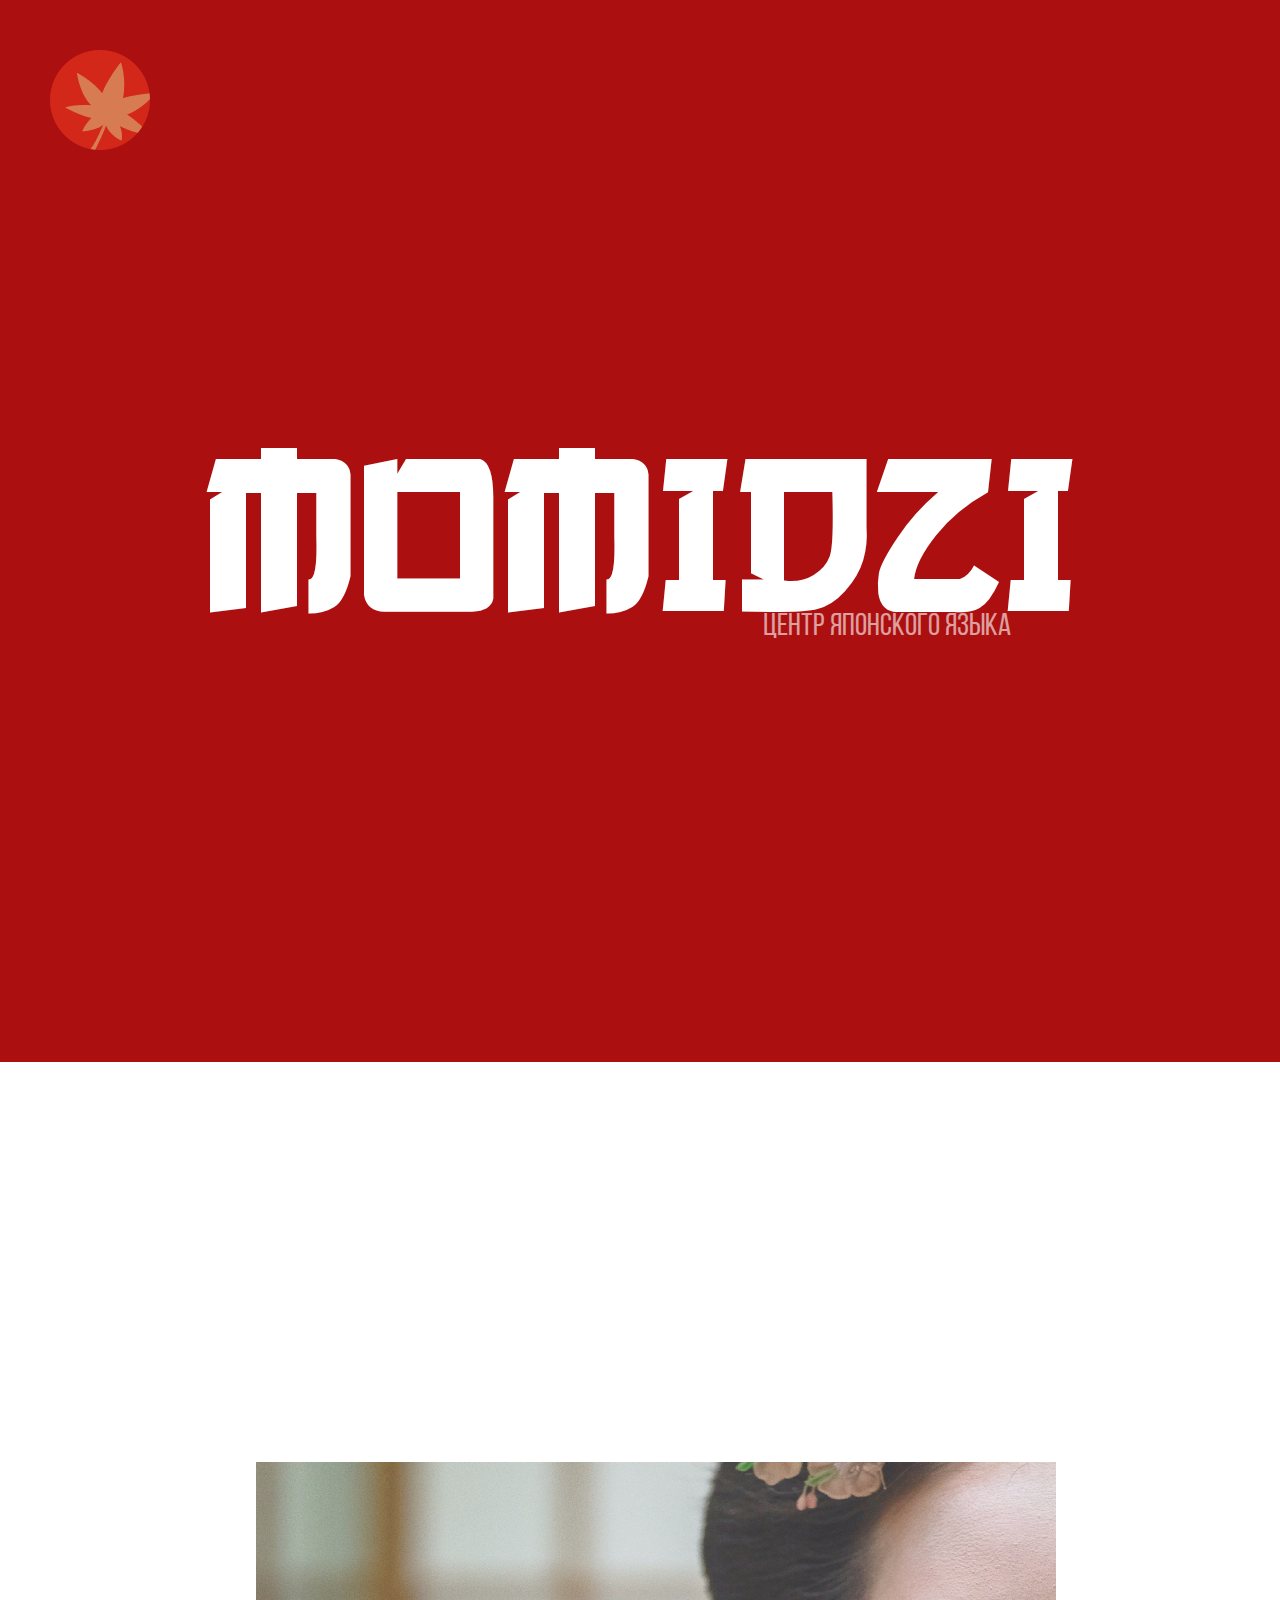
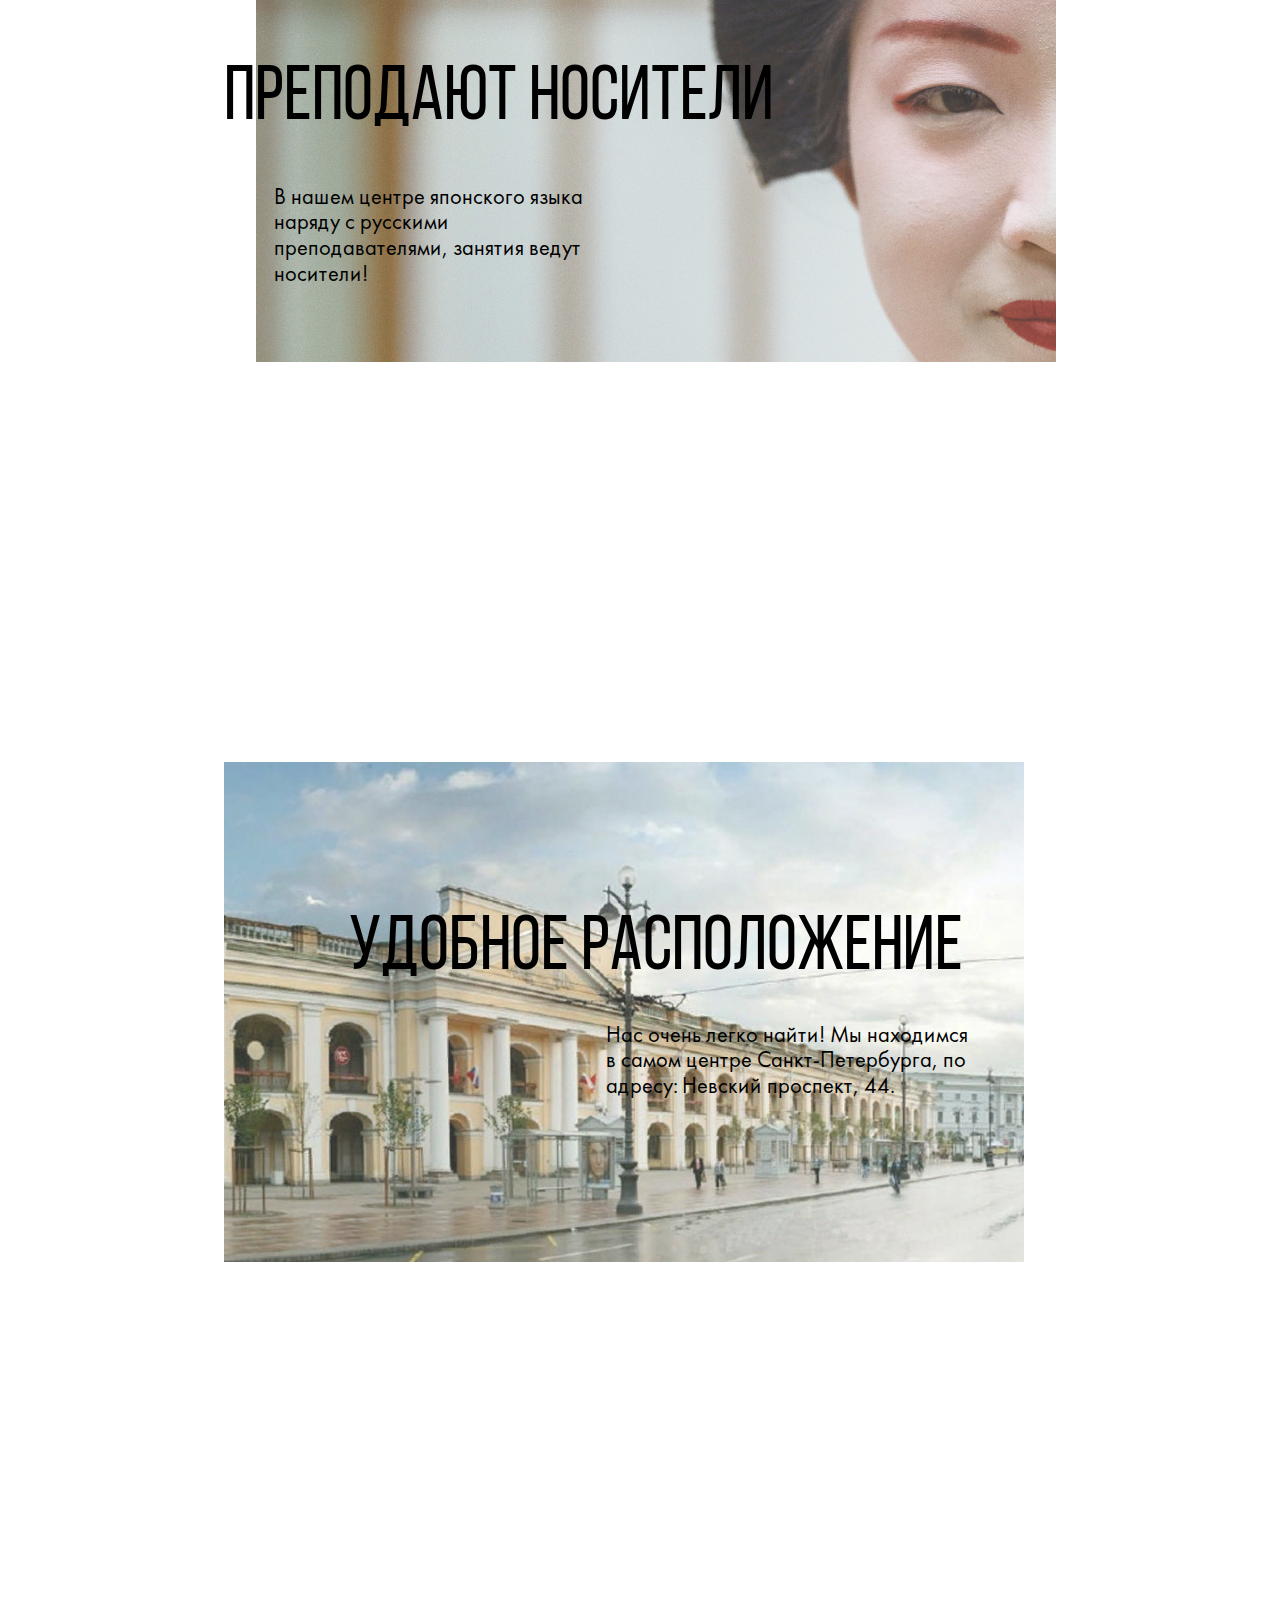
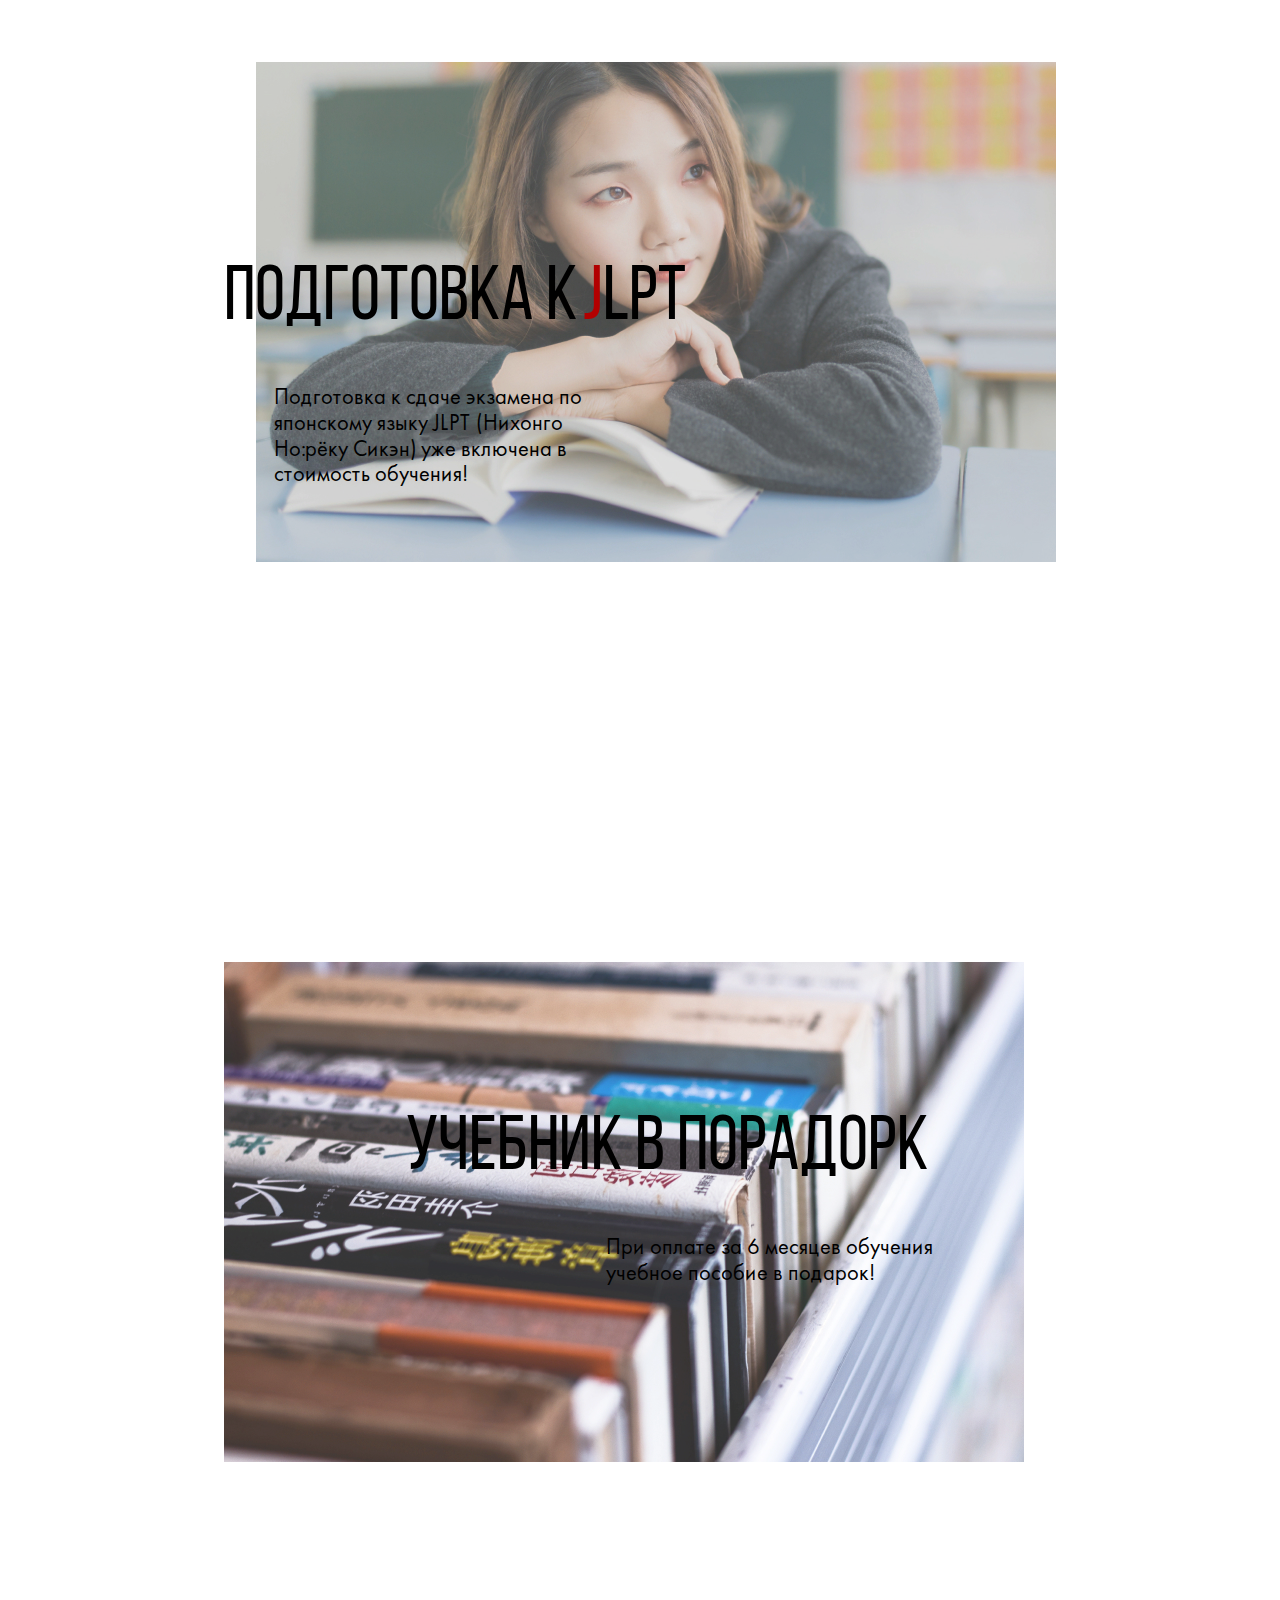
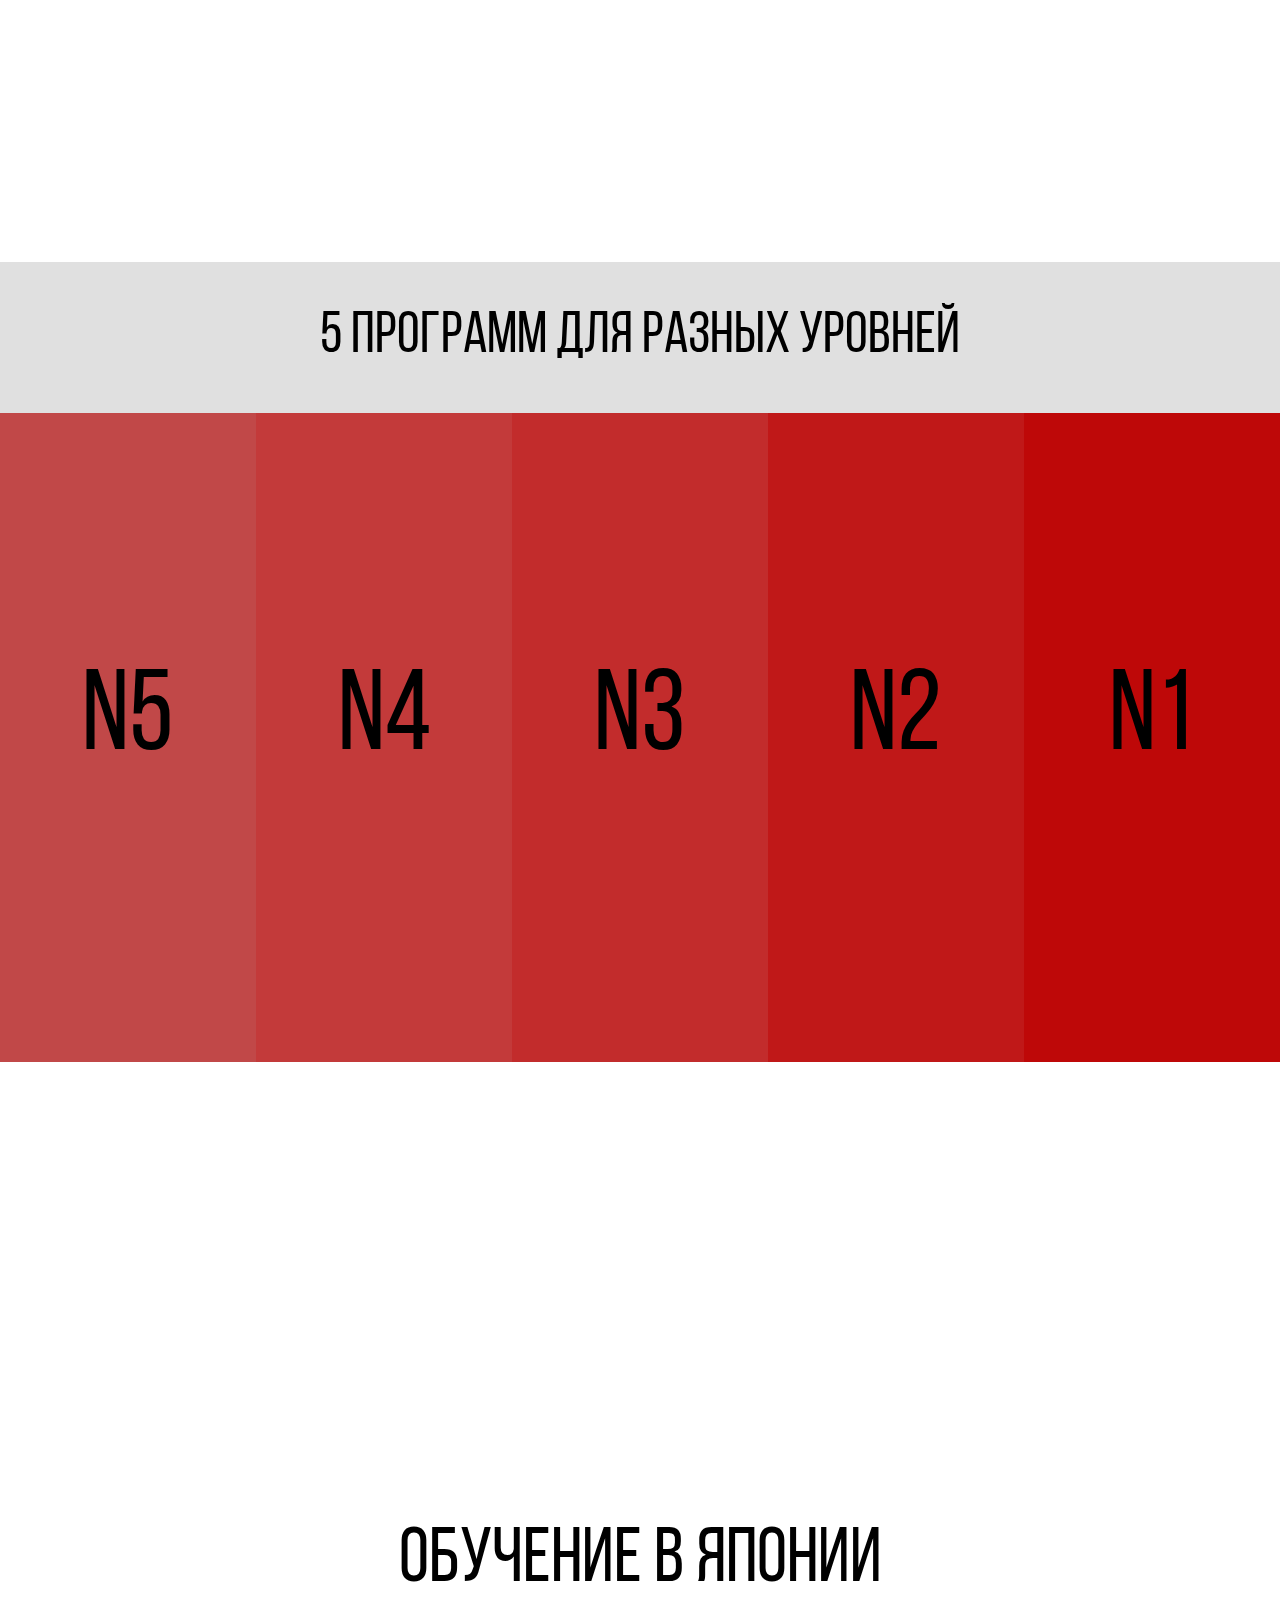
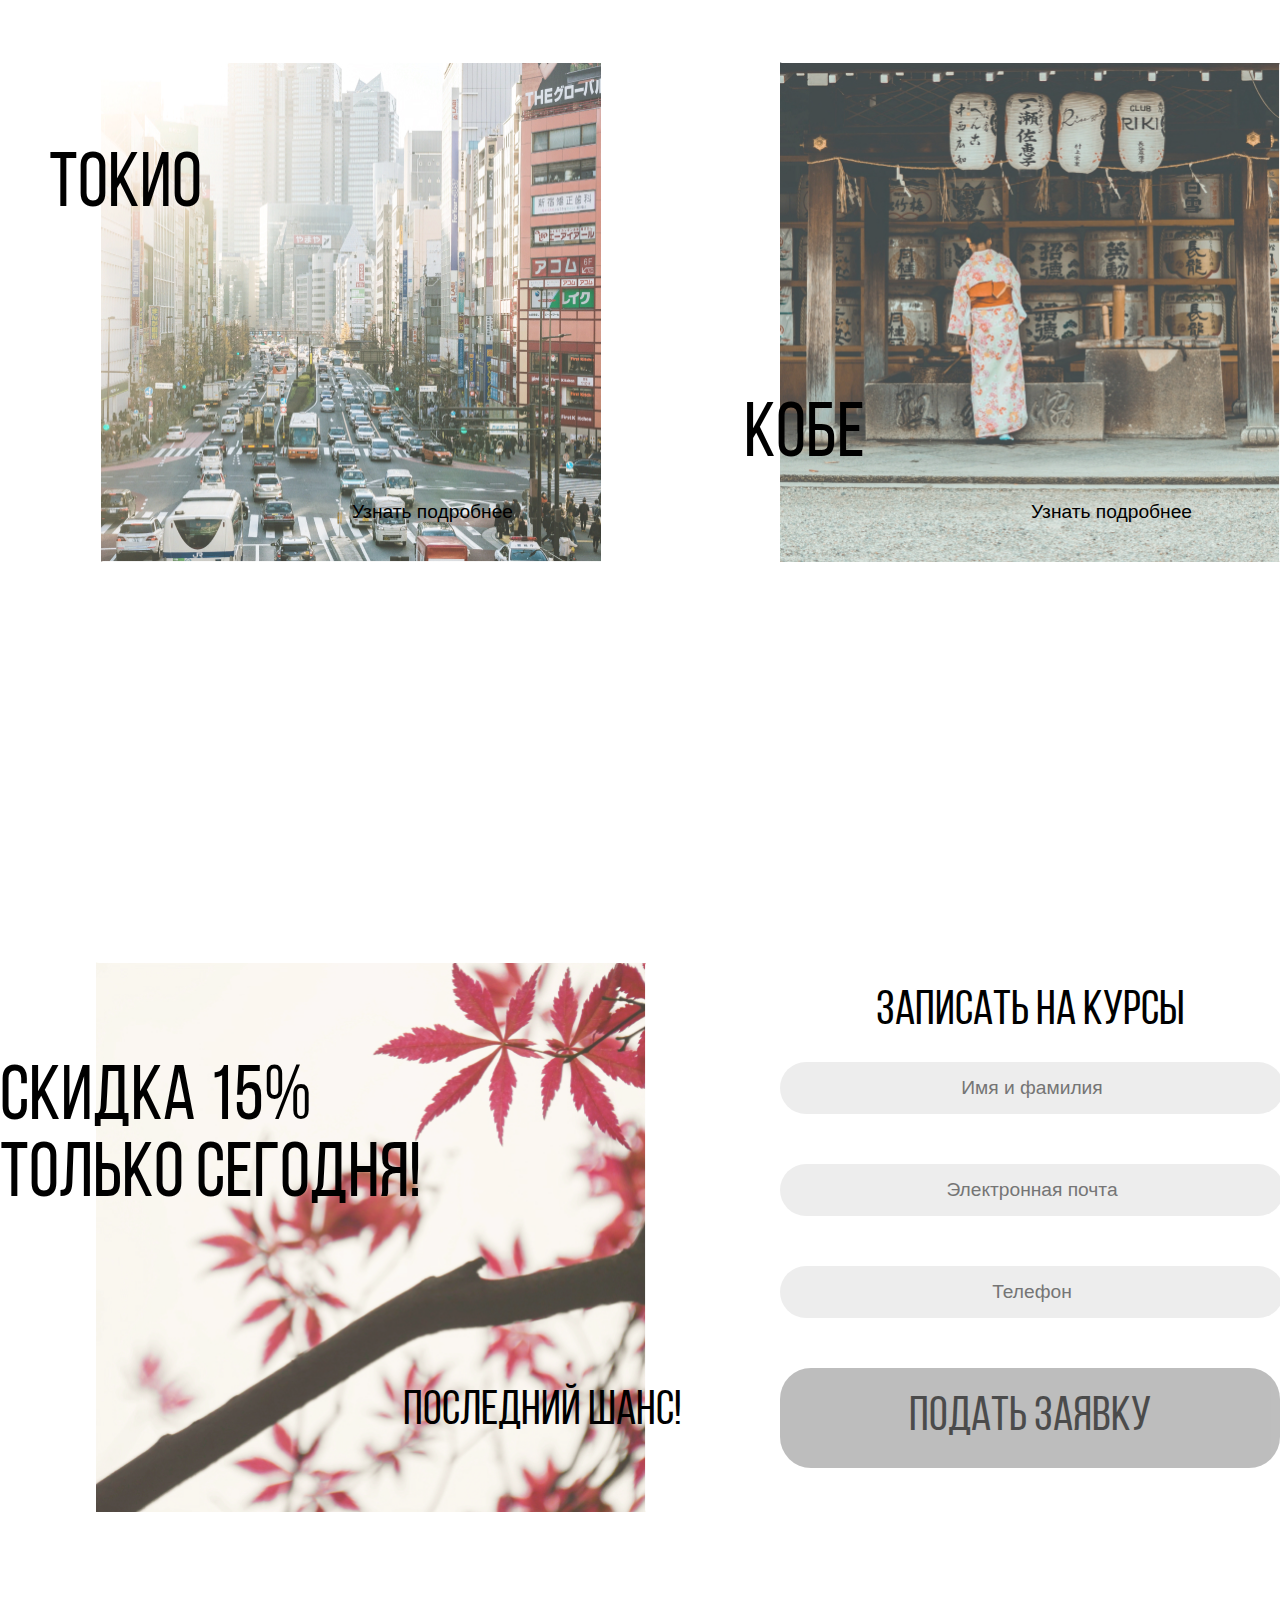
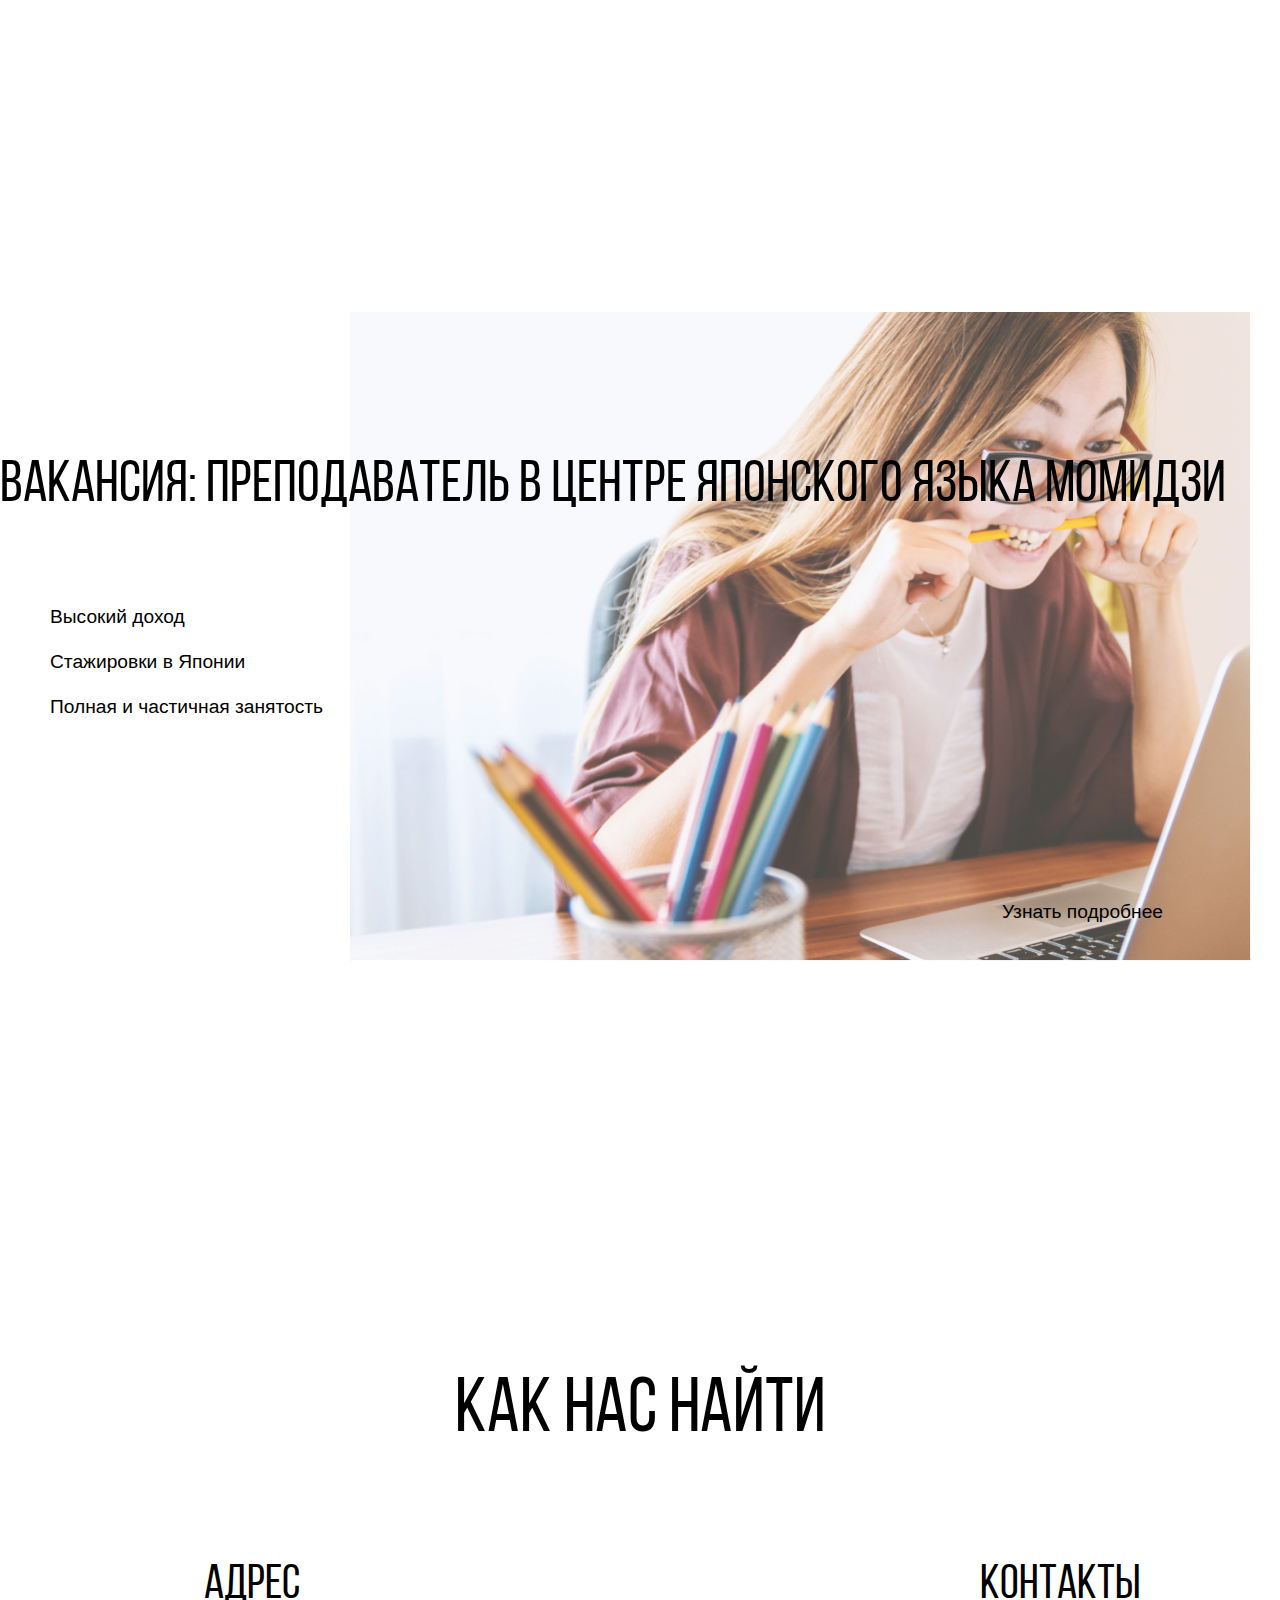
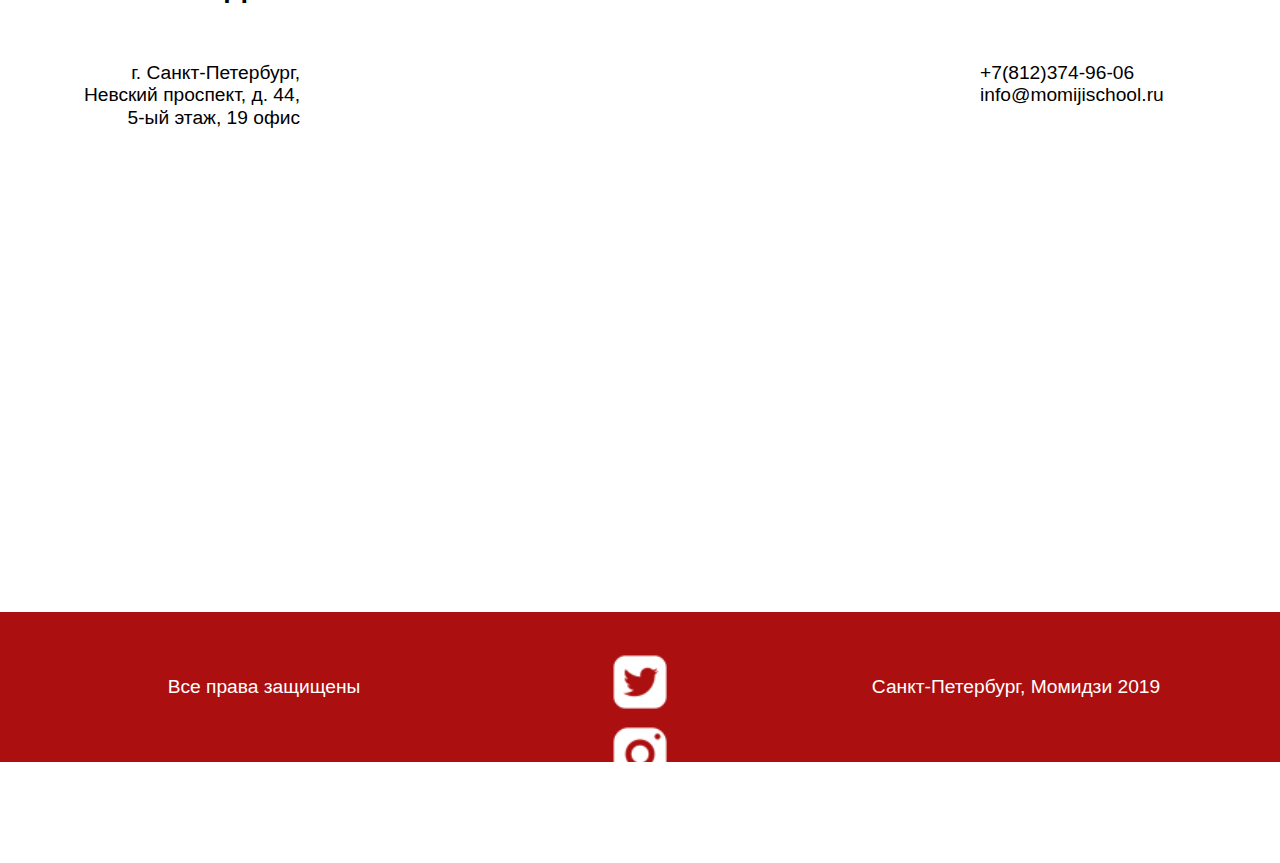
==== index.html @ ba7cd64f "Add MOMODZI Site" ====
<!DOCTYPE html>
<html lang="en">
	<head>
		<meta charset="UTF-8">
		<meta name="viewport" content="width=device-width, initial-scale=1.0">
		<meta http-equiv="X-UA-Compatible" content="ie=edge">
		<title>MOMIDZI</title>
		<link rel='stylesheet' href='style1.css'>
	</head>
	<body>
		<header><img class="logo" src="./img/logo.png" alt="">
			<div class="main_box">
				<div class="main_text">MOMIDZI</div>
				<div class="sub">ЦЕНТР ЯПОНСКОГО ЯЗЫКА</div>
			</div>
		</header>
		<main>
			<article class="box _1"><img class="photo" src="./img/01.jpg" alt="">
				<div class="border1"></div>
				<div class="header_text">ПРЕПОДАЮТ НОСИТЕЛИ</div>
				<div class="text">
					В нашем центре японского языка<br>
					наряду с русскими<br>
					преподавателями, занятия ведут<br>
					носители!
				</div>
			</article>
			<article class="box _2"><img class="photo" src="./img/02.jpg" alt="">
				<div class="border2"></div>
				<div class="header_text">УДОБНОЕ РАСПОЛОЖЕНИЕ</div>
				<div class="text">
					Нас  очень легко найти! Мы находимся<br>
					в самом центре Санкт-Петербурга, по<br>
					адресу: Невский проспект, 44.
				</div>
			</article>
			<article class="box _3"><img class="photo" src="./img/03.jpg" alt="">
				<div class="border3"></div>
				<div class="header_text">ПОДГОТОВКА К <span style="color: #B20000; margin-left: 0.6rem;">J</span>LPT</div>
				<div class="text">
					Подготовка к сдаче экзамена по<br> 
					японскому языку  JLPT (Нихонго<br> 
					Но:рёку Сикэн) уже включена в<br> 
					стоимость обучения!
				</div>
			</article>
			<article class="box _4"><img class="photo" src="./img/04.jpg" alt="">
				<div class="border4"></div>
				<div class="header_text">УЧЕБНИК В ПОРАДОРК</div>
				<div class="text">
					При оплате за 6 месяцев обучения<br> 
					учебное пособие  в подарок!
				</div>
			</article>
			<section class="programms">
				<div class="header">5 ПРОГРАММ ДЛЯ РАЗНЫХ УРОВНЕЙ</div>
				<div class="levels"> 
					<div class="level_box _1">
						<div class="text_level">N5</div>
						<div class="sub_level">БАЗОВЫЙ КУРС</div>
						<div class="more_level"><a href="#">Узнать подробнее</a></div>
					</div>
					<div class="level_box _2">
						<div class="text_level">N4</div>
						<div class="sub_level">СРЕДНИЙ КУРС</div>
						<div class="more_level"><a href="#">Узнать подробнее</a></div>
					</div>
					<div class="level_box _3">
						<div class="text_level">N3</div>
						<div class="sub_level">ПРОДВИНУТЫЙ<br>КУРС</div>
						<div class="more_level"><a href="#">Узнать подробнее</a></div>
					</div>
					<div class="level_box _4">
						<div class="text_level">N2</div>
						<div class="sub_level">КАЙДЗИН КУРС</div>
						<div class="more_level"><a href="#">Узнать подробнее</a></div>
					</div>
					<div class="level_box _5">
						<div class="text_level">N1</div>
						<div class="sub_level">НИХОНДЗИН<br>КУРС</div>
						<div class="more_level"><a href="#">Узнать подробнее</a></div>
					</div>
				</div>
			</section>
			<section class="study_in_jap">
				<div class="header_text">ОБУЧЕНИЕ В ЯПОНИИ</div>
				<div class="study_box _1"><img class="study_photo" src="./img/05.jpg" alt="">
					<div class="border1"></div>
					<div class="study_text">ТОКИО</div>
					<div class="study_more"><a href="#">Узнать подробнее</a></div>
				</div>
				<div class="study_box _2"><img class="study_photo" src="./img/06.jpg" alt="">
					<div class="border2"></div>
					<div class="study_text">КОБЕ</div>
					<div class="study_more"><a href="#">Узнать подробнее</a></div>
				</div>
				<div class="study_box _3"><img class="study_photo" src="./img/07.jpg" alt="">
					<div class="border3"></div>
					<div class="study_text">СКИДКА 15%<br>ТОЛЬКО СЕГОДНЯ!</div>
					<div class="study_more2">ПОСЛЕДНИЙ ШАНС!</div>
				</div>
				<div class="study_box _4">
					<div class="study_form_head">ЗАПИСАТЬ НА КУРСЫ</div>
					<form action="" method="get">
						<input type="text" placeholder="Имя и фамилия">
						<input type="text" placeholder="Электронная почта">
						<input type="text" placeholder="Телефон">
						<input type="button" value="ПОДАТЬ ЗАЯВКУ">
					</form>
				</div>
				<div class="study_box _5"><img class="study_photo" src="./img/08.jpg" alt="">
					<div class="border5"></div>
					<div class="study_text">ВАКАНСИЯ: ПРЕПОДАВАТЕЛЬ В ЦЕНТРЕ ЯПОНСКОГО ЯЗЫКА МОМИДЗИ</div>
					<div class="study_more1">
						Высокий доход<br><br>
						Стажировки в Японии<br><br>
						Полная и частичная занятость
					</div>
					<div class="study_more"><a href="#">Узнать подробнее</a></div>
				</div>
			</section>
			<section class="contacts">
				<div class="contacts_head">КАК НАС НАЙТИ</div>
				<div class="addr">
					<div class="addr_head">АДРЕС</div>
					<div class="addr_sub">
						г. Санкт-Петербург,<br>
						Невский проспект, д.  44,<br>
						5-ый этаж,  19 офис
					</div>
				</div>
				<iframe class="map" src="https://www.google.com/maps/embed?pb=!1m18!1m12!1m3!1d763.2741199684767!2d30.332129476977393!3d59.934820249051185!2m3!1f0!2f0!3f0!3m2!1i1024!2i768!4f13.1!3m3!1m2!1s0x469631088c9779e9%3A0xbed9fed062de8a51!2z0J3QtdCy0YHQutC40Lkg0L_RgC4sIDQ0LCDQodCw0L3QutGCLdCf0LXRgtC10YDQsdGD0YDQsywgMTkxMTg2!5e0!3m2!1sru!2sru!4v1560630486607!5m2!1sru!2sru" frameborder="0" style="border:0;" allowfullscreen></iframe>
				<div class="contact">
					<div class="contact_head">КОНТАКТЫ</div>
					<div class="contact_sub">
						+7(812)374-96-06<br>
						info@momijischool.ru
					</div>
				</div>
			</section>
		</main>
		<footer>
			<div class="footer">
				<div class="contacts_img"><a href="#"><img src="./img/contact_1.png" alt=""></a><a href="#"><img src="./img/contact_2.png" alt=""></a><a href="#"><img src="./img/contact_3.png" alt=""></a></div>
				<div class="footer_contact">Все права защищены</div>
				<div class="footer_contact">Санкт-Петербург, Момидзи 2019	</div>
			</div>
		</footer>
	</body>
</html>
---- style1.css ----
@charset "UTF-8";
html, body {
  width: 100%;
  margin: 0;
  padding: 0;
  font-size: 10px;
  font-family: sans-serif;
  font-style: normal;
  font-weight: normal; }

h1, h2, h3, h4, h5, h6, ul, li {
  margin: 0;
  padding: 0; }

a,
a:visited,
a:hover,
a:active {
  text-decoration: none;
  color: black;
  cursor: pointer;
  display: block; }

@font-face {
  font-family: 'Gang Of Three';
  src: url("./fonts/Gang-of-Three.ttf");
  src: local("Grand Of Three"), local("GrandOfThree"), url("./fonts/Gang-of-Three.ttf") format("truetype");
  font-weight: normal;
  font-style: normal; }

@font-face {
  font-family: 'FuturaBookC';
  src: url("./fonts/FuturaBookC.eot");
  src: local("Futura Book Cyrillic"), local("FuturaBookC"), url("./fonts/FuturaBookC.eot?#iefix") format("embedded-opentype"), url("./fonts/FuturaBookC.woff") format("woff"), url("./fonts/FuturaBookC.ttf") format("truetype");
  font-weight: normal;
  font-style: normal; }

@font-face {
  font-family: 'Bebas Neue';
  src: url("./fonts/FuturaBookC.eot");
  src: local("Bebas Neue"), local("BebasNeue"), url("./fonts/BebasNeue Regular.ttf") format("truetype");
  font-weight: normal;
  font-style: normal; }

header {
  width: 100%;
  max-height: 1100px;
  margin: 0 auto;
  padding: 400px 0;
  display: flex;
  flex-wrap: wrap;
  justify-content: center;
  align-items: center;
  background: #AC0F0F; }
  header .logo {
    width: 100px;
    height: 100px;
    position: fixed;
    top: 50px;
    left: 50px;
    z-index: 10;
    opacity: 0.5;
    cursor: pointer; }
    header .logo:hover {
      opacity: 1; }
  header .main_text {
    width: 100%;
    height: 300px;
    font-family: Gang of Three;
    font-size: 28.8rem;
    line-height: 33.1rem;
    text-align: center;
    color: #FFFFFF; }
  header .sub {
    width: 400px;
    height: 50px;
    margin-left: 64%;
    font-family: Bebas Neue;
    font-size: 3.9rem;
    line-height: 3.9rem;
    color: #FFFFFF;
    opacity: 0.6; }

main {
  width: 100%;
  margin: 0 auto;
  display: flex;
  flex-wrap: wrap;
  justify-content: center;
  /* Программы для уровней */
  /* Обучение в Японии */ }
  main .box {
    width: 65%;
    height: 500px;
    margin-top: 400px;
    position: relative;
    display: flex;
    justify-content: flex-end;
    cursor: pointer; }
    main .box .photo {
      width: 800px;
      height: 500px;
      position: absolute;
      z-index: 0;
      transition-duration: 0.2s; }
    main .box .border1,
    main .box .border3 {
      width: 800px;
      height: 500px;
      position: absolute;
      z-index: 0;
      box-shadow: inset 0 0 0 0 white;
      transition-duration: 0.2s; }
    main .box .border2,
    main .box .border4 {
      width: 800px;
      height: 500px;
      position: absolute;
      left: 0;
      top: 0;
      z-index: 0;
      box-shadow: inset 0 0 0 0 white;
      transition-duration: 0.2s; }
    main .box:hover .border1,
    main .box:hover .border2,
    main .box:hover .border3,
    main .box:hover .border4 {
      box-shadow: inset 0 0 0 30px white, 0 0 0 20px white;
      transition-duration: 0.2s; }
    main .box .header_text {
      position: absolute;
      font-family: Bebas Neue;
      font-size: 9.6rem;
      line-height: 9.6rem; }
    main .box .text {
      position: absolute;
      font-family: FuturaBookC;
      font-size: 2.8rem;
      line-height: 3.2rem;
      display: flex;
      align-items: center;
      color: #000000; }
  main ._1 .photo {
    right: 0;
    top: 0;
    opacity: 0.8; }
  main ._1 .header_text {
    width: 800px;
    height: 100px;
    top: 200px;
    left: 0px; }
  main ._1 .text {
    width: 400px;
    height: 150px;
    top: 300px;
    left: 50px; }
  main ._2 .photo {
    left: 0;
    top: 0;
    opacity: 0.8; }
  main ._2 .header_text {
    width: 800px;
    height: 100px;
    right: 0px;
    top: 150px;
    display: flex;
    justify-content: center; }
  main ._2 .text {
    width: 450px;
    height: 100px;
    right: 0px;
    top: 250px; }
  main ._3 .photo {
    right: 0;
    top: 0;
    opacity: 0.8; }
  main ._3 .header_text {
    width: 800px;
    height: 100px;
    left: 0;
    top: 200px;
    display: flex; }
  main ._3 .text {
    width: 400px;
    height: 151px;
    left: 50px;
    top: 300px; }
  main ._4 .photo {
    left: 0;
    top: 0;
    opacity: 0.8; }
  main ._4 .header_text {
    width: 650px;
    height: 100px;
    right: 0;
    top: 150px; }
  main ._4 .text {
    width: 400px;
    height: 100px;
    right: 50px;
    top: 250px; }
  main .programms {
    width: 100%;
    height: 800px;
    margin-top: 400px;
    left: 0;
    right: 0;
    display: flex;
    flex-wrap: wrap;
    justify-content: center;
    background: #E0E0E0; }
    main .programms .header {
      position: relative;
      width: 100%;
      height: 151px;
      font-family: Bebas Neue;
      font-size: 7.2rem;
      line-height: 7.2rem;
      display: flex;
      justify-content: center;
      align-items: center;
      color: #000000; }
    main .programms .levels {
      width: 100%;
      height: 649px;
      display: flex;
      justify-content: space-evenly; }
    main .programms .level_box {
      position: relative;
      width: 100%;
      height: 649px;
      z-index: 0;
      display: flex;
      justify-content: center;
      align-items: center;
      overflow: hidden;
      cursor: pointer; }
      main .programms .level_box:hover .text_level {
        transition-duration: 0.2s;
        -webkit-transform: translateY(-100px);
                transform: translateY(-100px); }
      main .programms .level_box:hover .sub_level {
        transition-duration: 0.2s;
        opacity: 1; }
      main .programms .level_box:hover .more_level {
        transition-duration: 0.2s;
        opacity: 0.7; }
    main .programms .text_level {
      transition-duration: 0.2s;
      width: 100%;
      height: 150px;
      font-family: Bebas Neue;
      font-size: 14.4rem;
      line-height: 14.4rem;
      text-align: center;
      color: #000000; }
    main .programms .sub_level {
      transition-duration: 0.2s;
      opacity: 0;
      position: absolute;
      width: 100%;
      height: 150px;
      top: 300px;
      left: 0;
      z-index: 2;
      font-family: Bebas Neue;
      font-size: 7.2rem;
      line-height: 7.2rem;
      display: flex;
      justify-content: center;
      align-items: center;
      text-align: center;
      color: #000000; }
    main .programms .more_level {
      transition-duration: 0.2s;
      opacity: 0;
      position: absolute;
      width: 300px;
      height: 100px;
      z-index: 2;
      margin-top: 210px;
      margin-left: -30px;
      font-family: sans-serif;
      font-style: normal;
      font-weight: normal;
      font-size: 2.4rem;
      line-height: 2.8rem;
      display: flex;
      justify-content: center;
      align-items: center;
      text-align: center;
      text-indent: 51px;
      text-decoration: none;
      color: #000000; }
      main .programms .more_level:after {
        content: "";
        position: absolute;
        margin-top: 20px;
        margin-left: 24px;
        width: 0%;
        background-color: #282828;
        height: 1px;
        pointer-events: none; }
      main .programms .more_level:hover::after {
        transition-duration: 0.5s;
        width: 70%; }
    main .programms .levels ._1 {
      background: #C14848; }
    main .programms .levels ._2 {
      background: #C33A3A; }
    main .programms .levels ._3 {
      background: #C22C2C; }
    main .programms .levels ._4 {
      background: #C01818; }
    main .programms .levels ._5 {
      background: #BE0808; }
  main .study_in_jap {
    width: 100%;
    max-width: 1300px;
    margin-top: 450px;
    display: flex;
    flex-wrap: wrap;
    justify-content: space-between; }
    main .study_in_jap .header_text {
      position: static;
      width: 100%;
      margin: 0 auto;
      height: 100px;
      margin-bottom: 50px;
      font-family: Bebas Neue;
      font-size: 9.6rem;
      line-height: 9.6rem;
      display: flex;
      justify-content: center;
      align-items: center;
      text-align: center;
      color: #000000; }
    main .study_in_jap .study_box {
      position: relative;
      margin-bottom: 400px; }
      main .study_in_jap .study_box .border1,
      main .study_in_jap .study_box .border2 {
        transition-duration: 0.2s;
        position: absolute;
        width: 501px;
        height: 500px;
        right: 0;
        top: 0;
        cursor: pointer;
        box-shadow: inset 0 0 0 0px white; }
      main .study_in_jap .study_box:hover .border1,
      main .study_in_jap .study_box:hover .border2 {
        transition-duration: 0.2s;
        box-shadow: inset 0 0 0 30px white, 0 0 0 10px white; }
      main .study_in_jap .study_box .border3 {
        transition-duration: 0.2s;
        position: absolute;
        width: 550px;
        height: 550px;
        top: 0;
        right: 13%;
        cursor: pointer;
        box-shadow: inset 0 0 0 0px white; }
      main .study_in_jap .study_box:hover .border3 {
        transition-duration: 0.2s;
        box-shadow: inset 0 0 0 30px white, 0 0 0 10px white; }
      main .study_in_jap .study_box .border5 {
        transition-duration: 0.2s;
        position: absolute;
        width: 901px;
        height: 650px;
        right: 0;
        top: 0;
        cursor: pointer;
        box-shadow: inset 0 0 0 0px white; }
      main .study_in_jap .study_box:hover .border5 {
        transition-duration: 0.2s;
        box-shadow: inset 0 0 0 30px white, 0 0 0 10px white; }
    main .study_in_jap .study_photo {
      width: 501px;
      height: 500px;
      opacity: 0.8; }
    main .study_in_jap .study_more {
      cursor: pointer; }
      main .study_in_jap .study_more:after {
        content: "";
        position: absolute;
        margin-top: 17px;
        margin-left: 43px;
        width: 0%;
        background-color: #282828;
        height: 1px;
        pointer-events: none; }
      main .study_in_jap .study_more:hover::after {
        transition-duration: 0.5s;
        width: 70%; }
    main .study_in_jap ._1 {
      width: 601px;
      height: 500px; }
    main .study_in_jap ._2 {
      width: 601px;
      height: 500px; }
    main .study_in_jap ._3 {
      width: 742px;
      height: 550px;
      text-align: center; }
    main .study_in_jap ._4 {
      width: 500px;
      height: 500px; }
    main .study_in_jap ._5 {
      width: 1251px;
      height: 650px; }
    main .study_in_jap ._1 .study_photo {
      position: absolute;
      width: 500px;
      height: 500px;
      right: 0;
      top: 0; }
    main .study_in_jap ._1 .study_text {
      position: absolute;
      width: 250px;
      height: 150px;
      left: 0;
      top: 50px;
      font-family: Bebas Neue;
      font-size: 9.6rem;
      line-height: 9.6rem;
      display: flex;
      justify-content: center;
      align-items: center;
      text-align: center;
      color: #000000; }
    main .study_in_jap ._1 .study_more {
      position: absolute;
      width: 300px;
      height: 100px;
      right: 0;
      bottom: 0;
      font-family: sans-serif;
      font-style: normal;
      font-weight: normal;
      font-size: 2.4rem;
      line-height: 2.8rem;
      display: flex;
      align-items: center;
      text-indent: 51px;
      color: #000000; }
    main .study_in_jap ._2 .study_photo {
      position: absolute;
      width: 500px;
      height: 500px;
      right: 0;
      top: 0; }
    main .study_in_jap ._2 .study_text {
      position: absolute;
      width: 250px;
      height: 150px;
      left: 0;
      bottom: 50px;
      font-family: Bebas Neue;
      font-size: 9.6rem;
      line-height: 9.6rem;
      display: flex;
      justify-content: center;
      align-items: center;
      text-align: center;
      color: #000000; }
    main .study_in_jap ._2 .study_more {
      position: absolute;
      width: 300px;
      height: 100px;
      right: 0;
      bottom: 0;
      font-family: sans-serif;
      font-style: normal;
      font-weight: normal;
      font-size: 2.4rem;
      line-height: 2.8rem;
      display: flex;
      align-items: center;
      text-indent: 51px;
      color: #000000; }
    main .study_in_jap ._3 .study_photo {
      width: 550px;
      height: 550px; }
    main .study_in_jap ._3 .study_text {
      position: absolute;
      width: 742px;
      height: 183px;
      left: 0;
      top: 100px;
      font-family: Bebas Neue;
      font-size: 9.6rem;
      line-height: 9.6rem;
      text-align: left;
      color: #000000; }
    main .study_in_jap ._3 .study_more2 {
      position: absolute;
      width: 400px;
      height: 100px;
      right: 0;
      bottom: 50px;
      font-family: Bebas Neue;
      font-size: 6rem;
      line-height: 6rem;
      display: flex;
      justify-content: center;
      align-items: center;
      text-align: center;
      color: #000000; }
    main .study_in_jap ._4 .study_form_head {
      width: 100%;
      height: 100px;
      font-family: Bebas Neue;
      font-size: 6rem;
      line-height: 6rem;
      display: flex;
      justify-content: center;
      align-items: center;
      text-align: center;
      color: #000000; }
    main .study_in_jap ._4 input[type="text"] {
      width: 500px;
      height: 50px;
      margin-bottom: 50px;
      background: rgba(196, 196, 196, 0.3);
      border: none;
      border-radius: 31px;
      font-family: sans-serif;
      font-style: normal;
      font-weight: normal;
      font-size: 2.4rem;
      line-height: 2.8rem;
      display: flex;
      align-items: center;
      text-align: center;
      color: #000000; }
    main .study_in_jap ._4 input[type="text"]:focus {
      border: none;
      font-size: 3rem; }
    main .study_in_jap ._4 input[type="button"] {
      transition-duration: 0.3s;
      width: 500px;
      height: 100px;
      background: #A2A2A2;
      border: none;
      opacity: 0.7;
      border-radius: 31px;
      font-family: Bebas Neue;
      font-size: 6rem;
      line-height: 0rem;
      display: flex;
      justify-content: center;
      align-items: center;
      text-align: center;
      color: #000000;
      cursor: pointer; }
    main .study_in_jap ._4 input[type="button"]:hover {
      transition-duration: 0.1s;
      background: #707070;
      opacity: 1;
      color: #000000ff; }
    main .study_in_jap ._4 input[type="button"]:active {
      transition-duration: 0.1s;
      background: #DFDFDF;
      opacity: 0.7;
      color: #00000050; }
    main .study_in_jap ._5 .study_photo {
      position: absolute;
      width: 901px;
      height: 650px;
      right: 0;
      top: 0; }
    main .study_in_jap ._5 .study_text {
      position: absolute;
      width: 100%;
      height: 150px;
      left: 0px;
      top: 100px;
      font-family: Bebas Neue;
      font-size: 7.2rem;
      line-height: 7.2rem;
      display: flex;
      justify-content: flex-start;
      align-items: center;
      color: #000000; }
    main .study_in_jap ._5 .study_more1 {
      position: absolute;
      width: 300px;
      height: 200px;
      left: 50px;
      top: 250px;
      font-family: sans-serif;
      font-style: normal;
      font-weight: normal;
      font-size: 2.4rem;
      line-height: 2.8rem;
      display: flex;
      align-items: center;
      color: #000000; }
    main .study_in_jap ._5 .study_more {
      position: absolute;
      width: 300px;
      height: 100px;
      right: 0;
      bottom: 0;
      font-family: sans-serif;
      font-style: normal;
      font-weight: normal;
      font-size: 2.4rem;
      line-height: 2.8rem;
      display: flex;
      align-items: center;
      text-indent: 51px;
      color: #000000; }
  main .contacts {
    max-width: 1350px;
    height: 600px;
    display: flex;
    flex-wrap: wrap;
    justify-content: space-between; }
    main .contacts .contacts_head {
      width: 100%;
      height: 100px;
      font-family: Bebas Neue;
      font-size: 9.6rem;
      line-height: 9.6rem;
      display: flex;
      justify-content: center;
      align-items: center;
      color: #000000; }
    main .contacts .addr {
      width: 300px;
      height: 200px;
      margin-top: 50px; }
    main .contacts .addr_head {
      width: 100%;
      height: 100px;
      font-family: Bebas Neue;
      font-size: 6rem;
      line-height: 6rem;
      text-align: right;
      color: #000000; }
    main .contacts .addr_sub {
      width: 100%;
      height: 100px;
      font-family: sans-serif;
      font-style: normal;
      font-weight: normal;
      font-size: 2.4rem;
      line-height: 2.8rem;
      text-align: right;
      color: #000000; }
    main .contacts .map {
      width: 600px;
      height: 400px; }
    main .contacts .contact {
      width: 300px;
      height: 200px;
      margin-top: 50px; }
    main .contacts .contact_head {
      width: 100%;
      height: 100px;
      font-family: Bebas Neue;
      font-size: 6rem;
      line-height: 6rem;
      text-align: left;
      color: #000000; }
    main .contacts .contact_sub {
      width: 100%;
      height: 100px;
      font-family: sans-serif;
      font-style: normal;
      font-weight: normal;
      font-size: 2.4rem;
      line-height: 2.8rem;
      text-align: left;
      color: #000000; }

footer {
  position: relative;
  width: 100%;
  height: 150px;
  margin-top: 250px;
  display: flex;
  justify-content: center;
  background: #AC0F0F; }
  footer .footer {
    width: 90%;
    height: 100%;
    display: flex;
    justify-content: space-between; }
  footer .footer_contact {
    width: 400px;
    height: 100%;
    font-family: sans-serif;
    font-style: normal;
    font-weight: normal;
    font-size: 2.4rem;
    line-height: 2.8rem;
    display: flex;
    justify-content: center;
    align-items: center;
    color: #FFFFFF; }
  footer .contacts_img {
    position: absolute;
    width: 90%;
    display: block;
    margin-top: 35px;
    height: auto;
    text-align: center; }
  footer .contacts_img img {
    width: 70px;
    height: 70px; }

@media screen and (max-width: 1760px) {
  html, body {
    font-size: 8px; }
  .box {
    width: 75%; }
  .sub {
    width: 300px;
    margin-top: -11rem; }
  .study_in_jap {
    justify-content: center; } }

@media screen and (max-width: 1550px) {
  .box {
    width: 80%; }
  .more_level:hover::after {
    width: 57%; }
  .study_more:hover::after {
    width: 57%; } }

@media screen and (max-width: 1300px) {
  .box {
    width: 90%; }
  .more_level:hover::after {
    width: 50%; }
  .study_more:hover::after {
    width: 50%; } }

@media screen and (max-width: 1200px) {
  html, body {
    font-size: 7px; }
  .box {
    width: 96%; }
  .study_box {
    margin-bottom: 0px; }
  .study_in_jap ._1 {
    margin-bottom: -5px; }
  .study_in_jap ._2 {
    margin-bottom: 30rem; }
  .study_in_jap ._4 {
    margin-bottom: 30rem; }
  .study_in_jap ._5 {
    margin-bottom: 30rem; }
  .addr, .contact {
    width: 200px; }
  footer {
    height: 100px; } }

@media screen and (max-width: 1100px) {
  .sub_level {
    font-size: 5.5rem; }
  .more_level {
    margin-left: -10rem; }
  .more_level:hover::after {
    width: 100%; } }
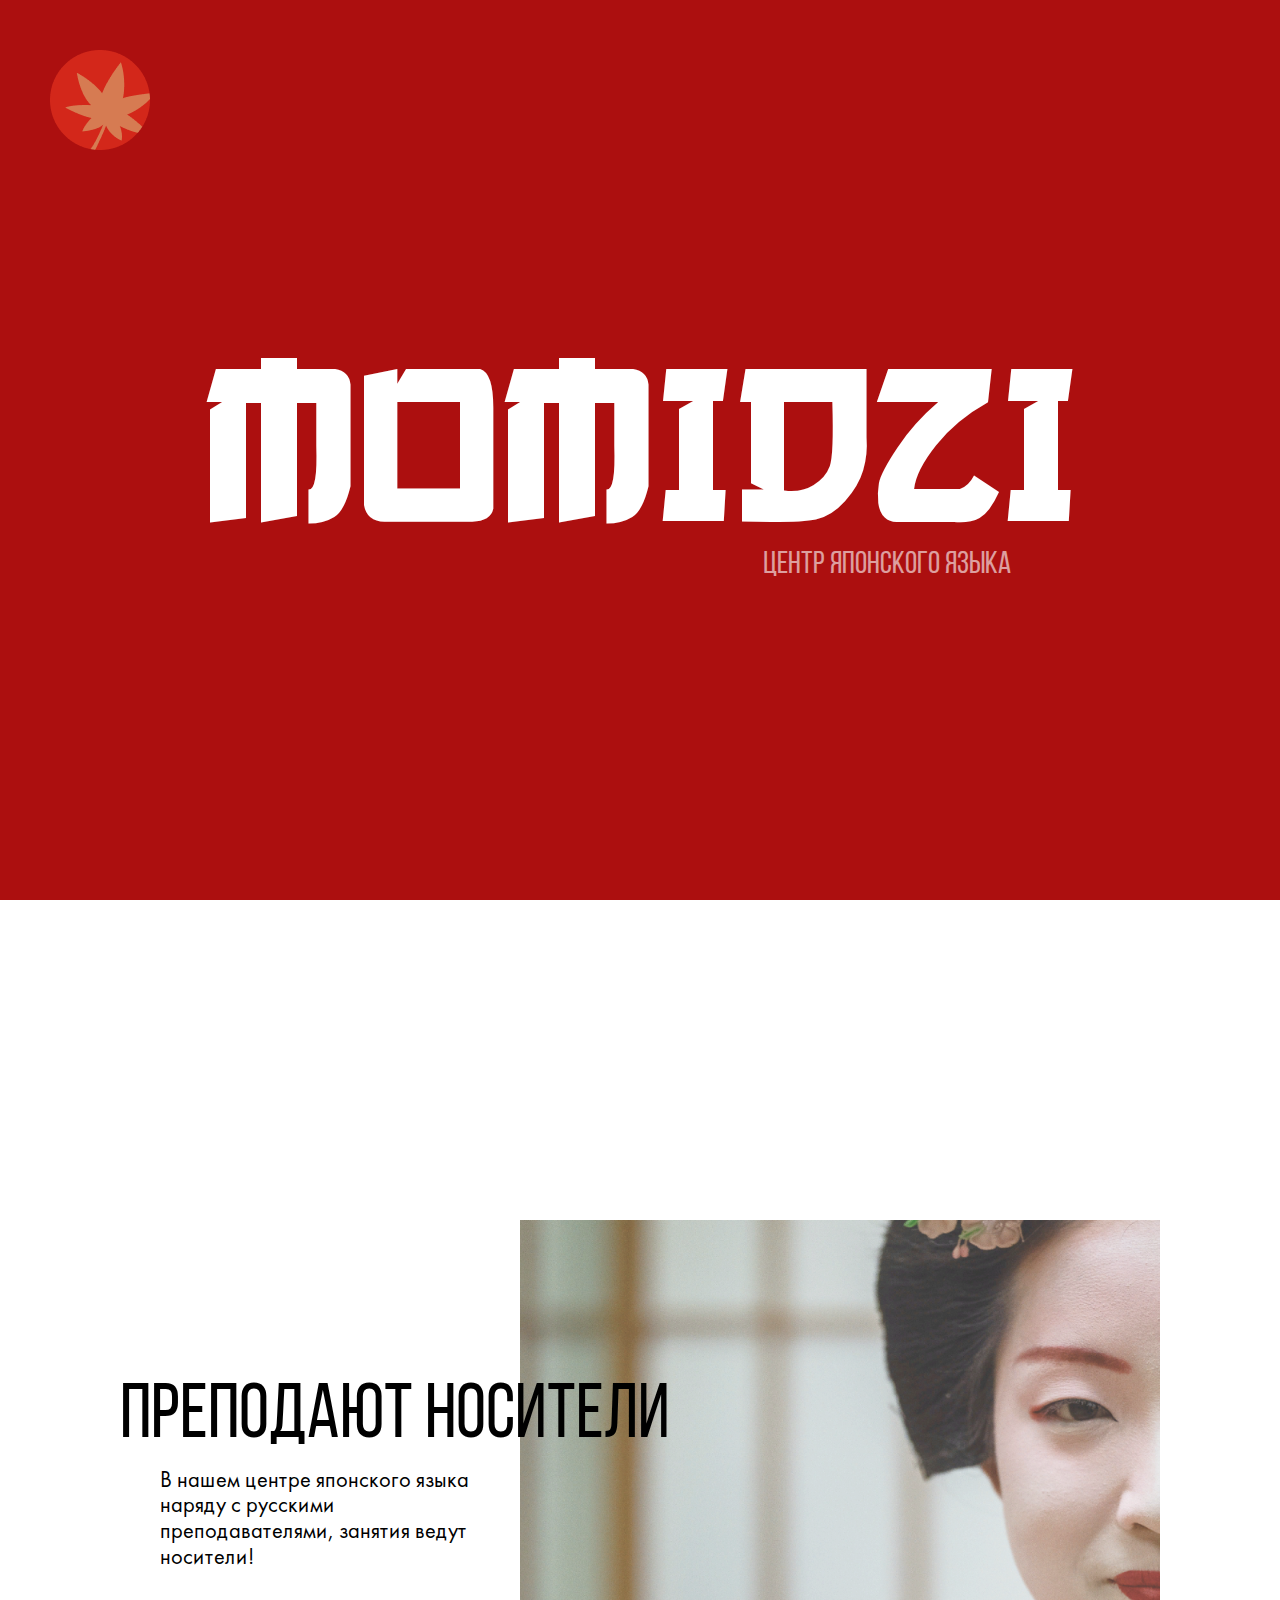
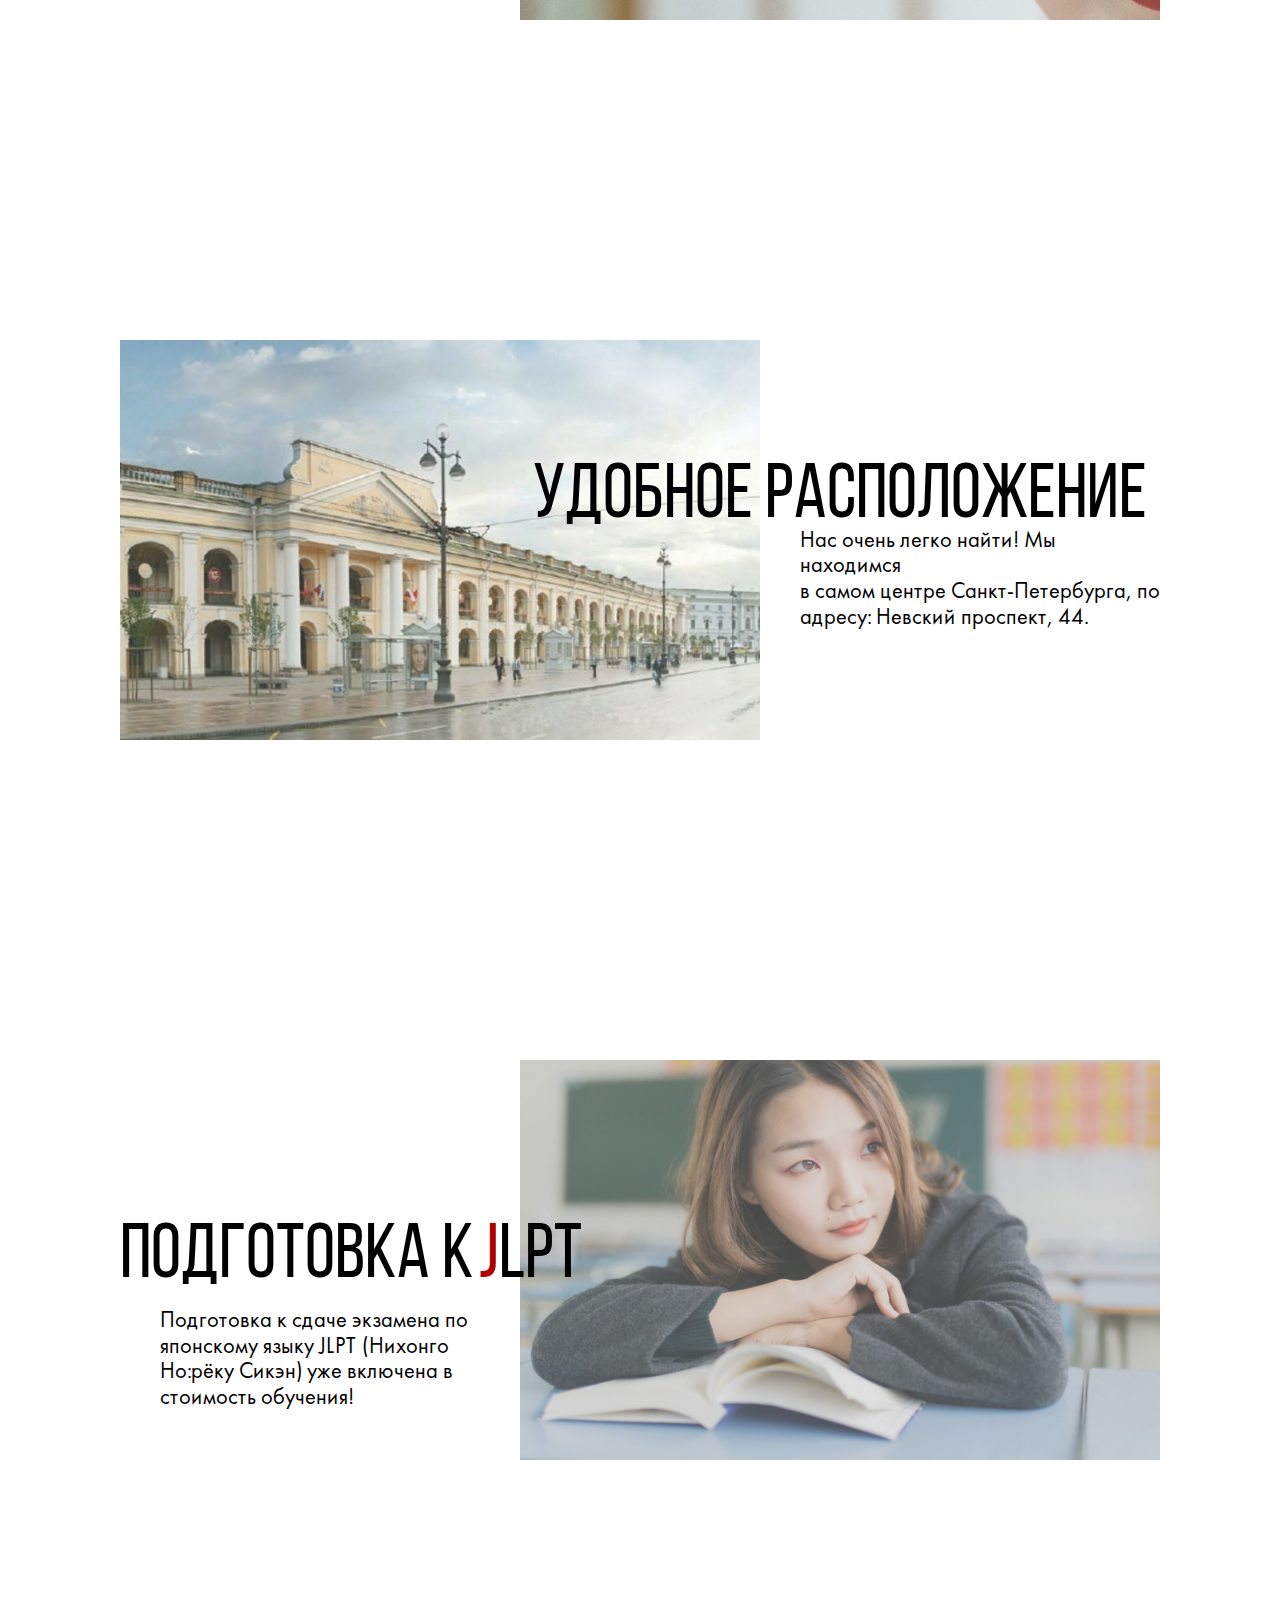
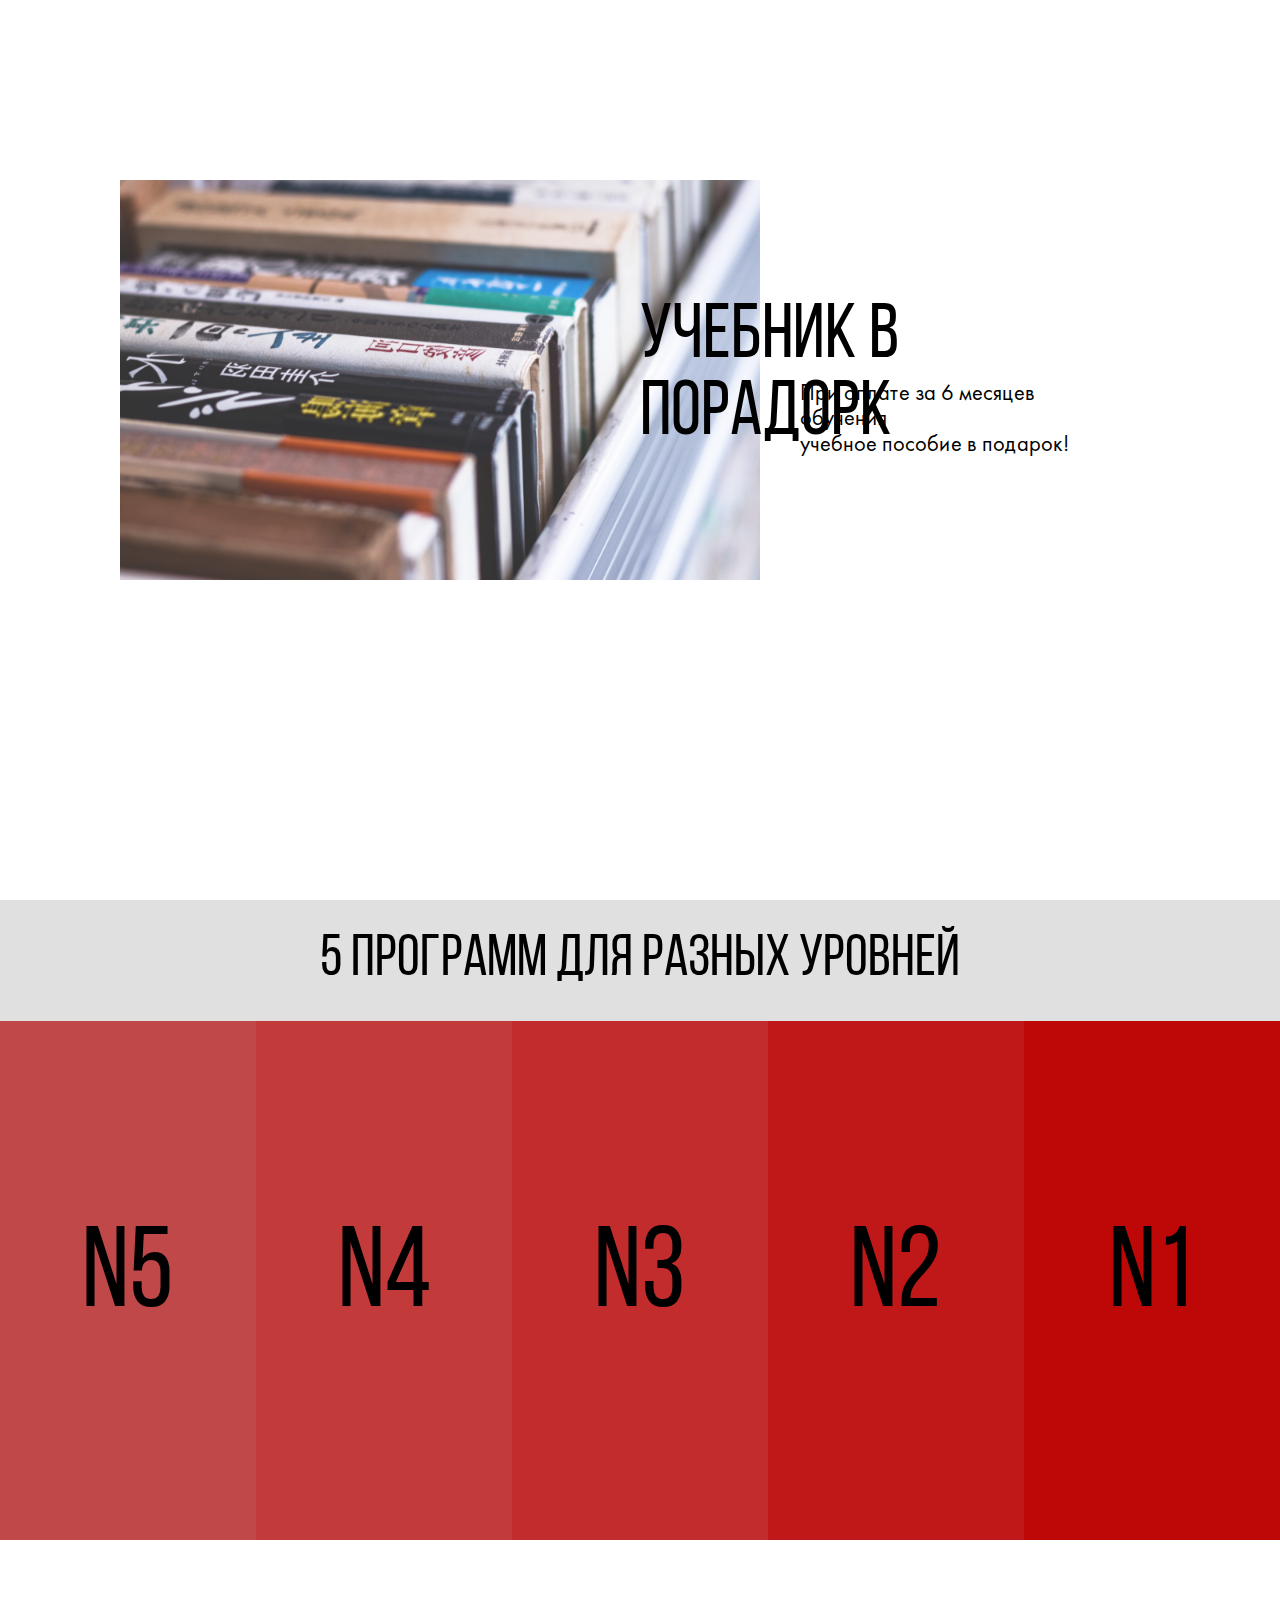
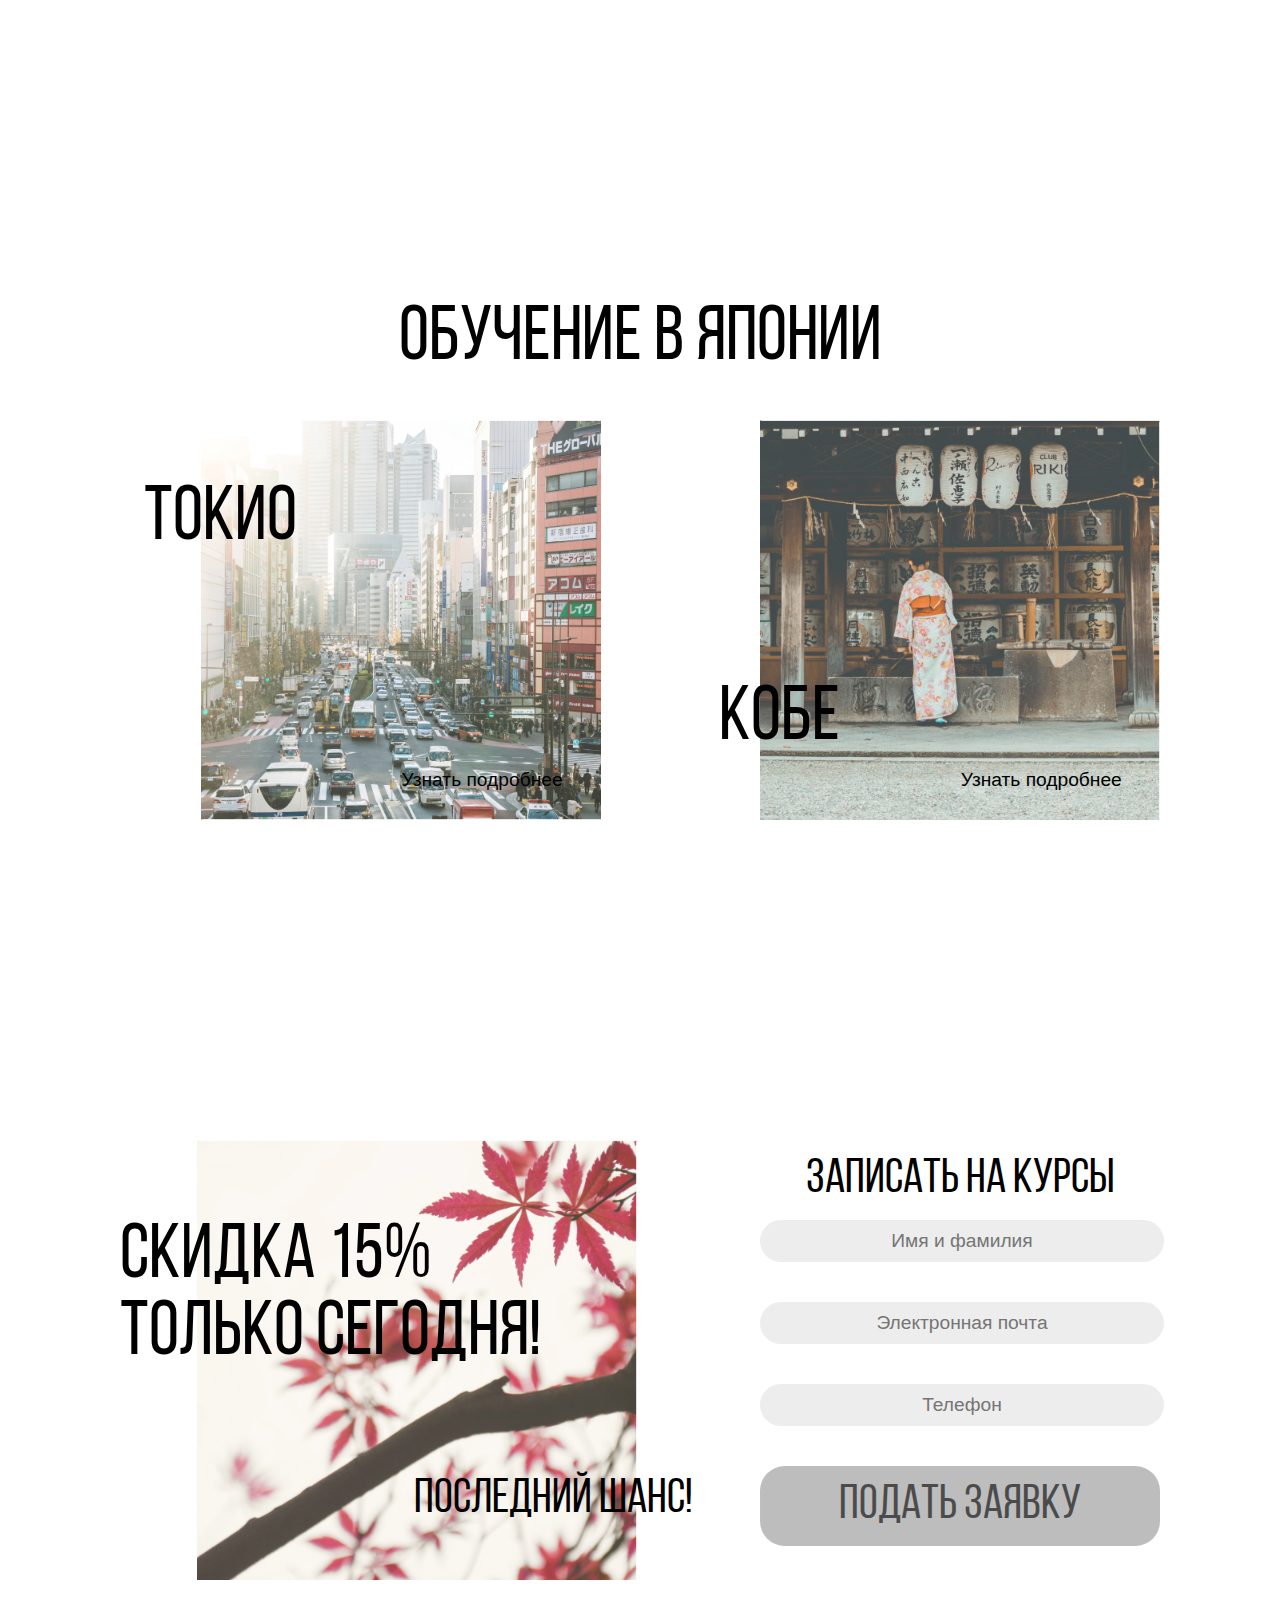
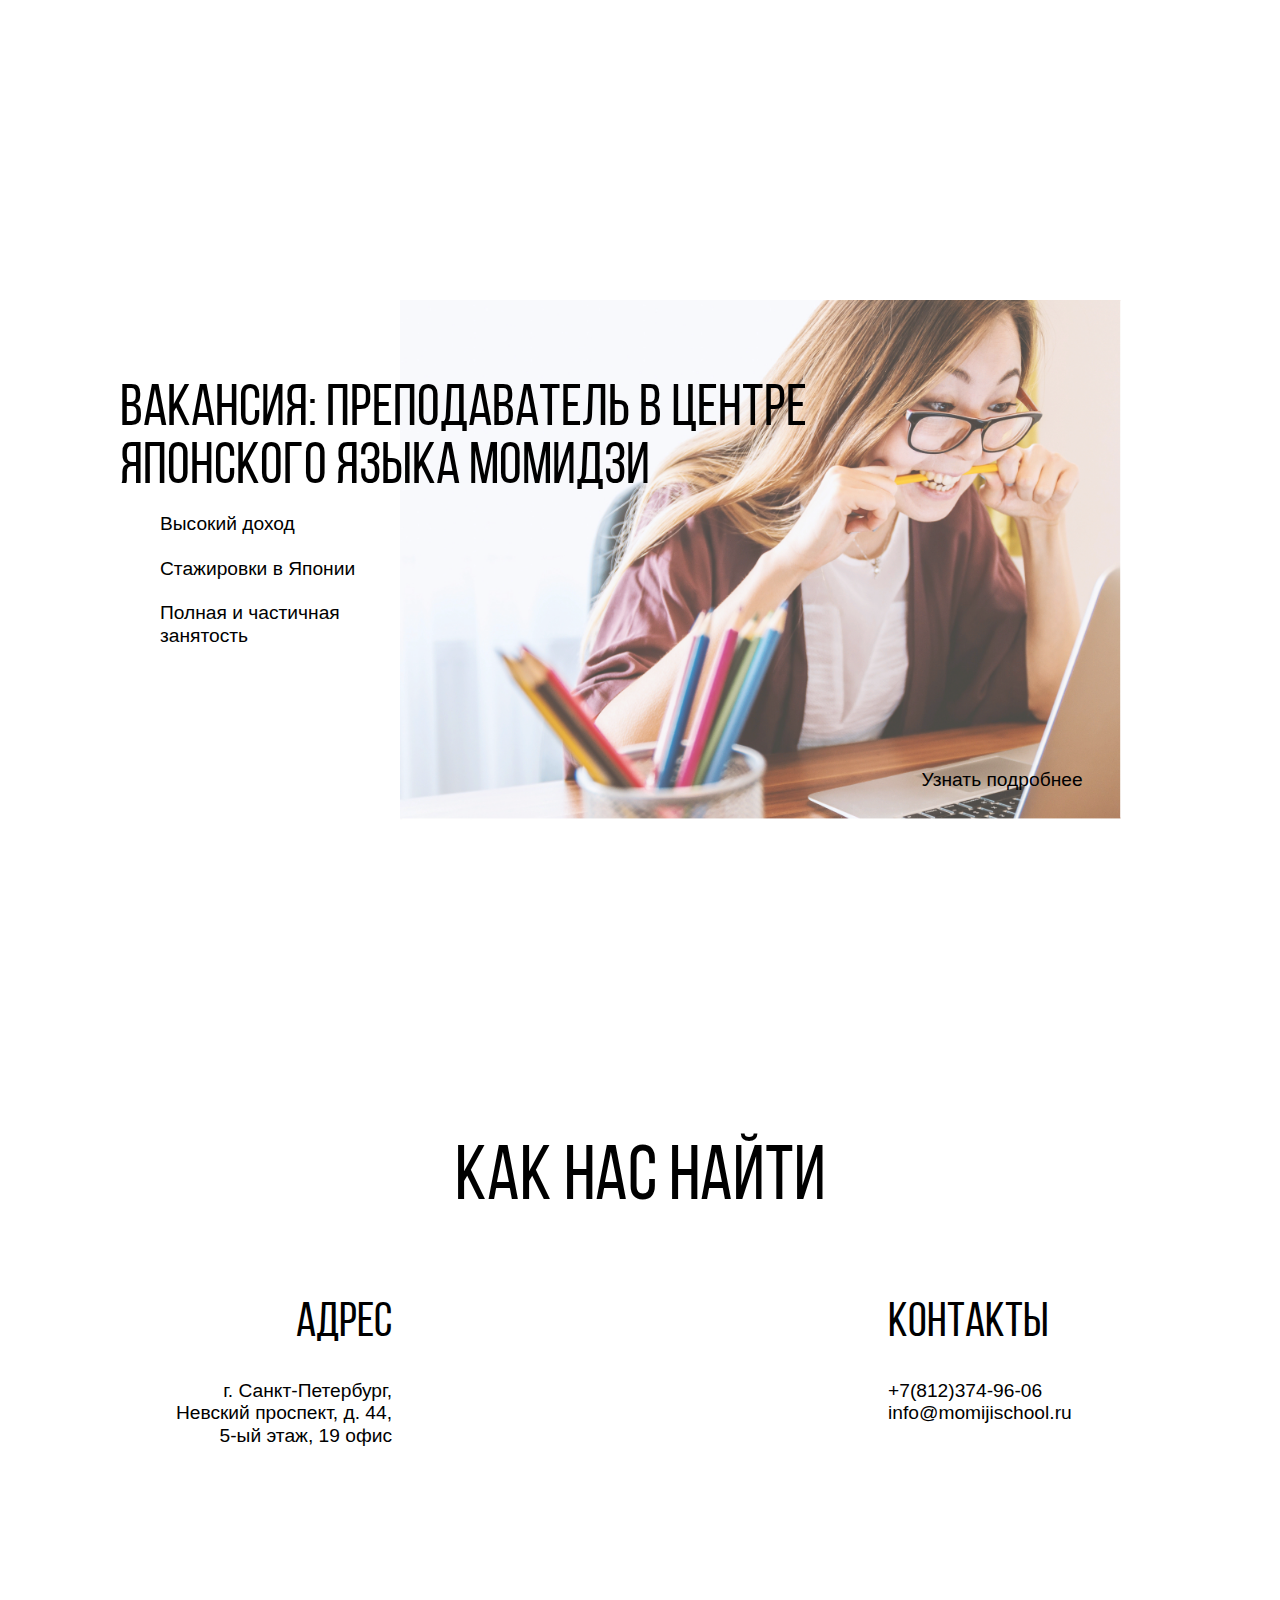
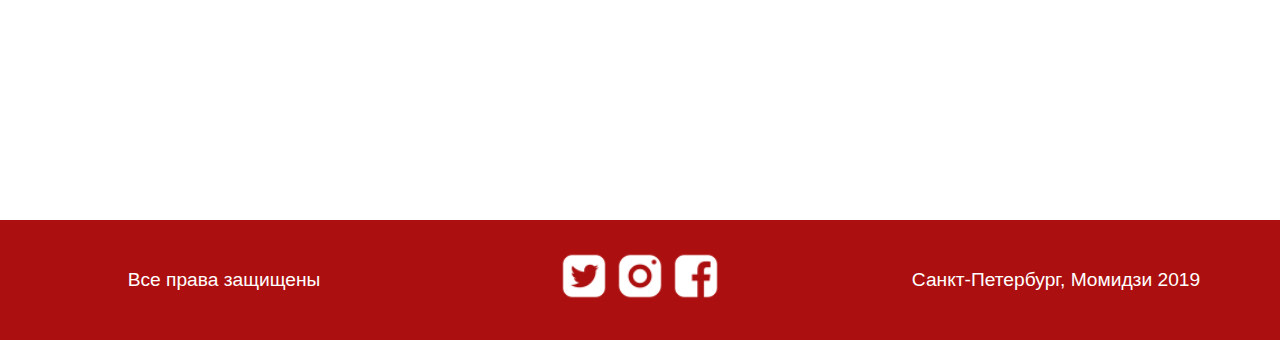
==== commit 1f7f0ac8: "+ MOMODZI Site" ====
--- a/index.html
+++ b/index.html
@@ -15,41 +15,49 @@
 			</div>
 		</header>
 		<main>
-			<article class="box _1"><img class="photo" src="./img/01.jpg" alt="">
-				<div class="border1"></div>
-				<div class="header_text">ПРЕПОДАЮТ НОСИТЕЛИ</div>
-				<div class="text">
-					В нашем центре японского языка<br>
-					наряду с русскими<br>
-					преподавателями, занятия ведут<br>
-					носители!
+			<article class="box">
+				<div class="_1"><img class="photo" src="./img/01.jpg" alt="">
+					<div class="border1"></div>
+					<div class="header_text">ПРЕПОДАЮТ НОСИТЕЛИ</div>
+					<div class="text">
+						В нашем центре японского языка<br>
+						наряду с русскими<br>
+						преподавателями, занятия ведут<br>
+						носители!
+					</div>
 				</div>
 			</article>
-			<article class="box _2"><img class="photo" src="./img/02.jpg" alt="">
-				<div class="border2"></div>
-				<div class="header_text">УДОБНОЕ РАСПОЛОЖЕНИЕ</div>
-				<div class="text">
-					Нас  очень легко найти! Мы находимся<br>
-					в самом центре Санкт-Петербурга, по<br>
-					адресу: Невский проспект, 44.
+			<article class="box">
+				<div class="_2"><img class="photo" src="./img/02.jpg" alt="">
+					<div class="border2"></div>
+					<div class="header_text">УДОБНОЕ РАСПОЛОЖЕНИЕ</div>
+					<div class="text">
+						Нас  очень легко найти! Мы находимся<br>
+						в самом центре Санкт-Петербурга, по<br>
+						адресу: Невский проспект, 44.
+					</div>
 				</div>
 			</article>
-			<article class="box _3"><img class="photo" src="./img/03.jpg" alt="">
-				<div class="border3"></div>
-				<div class="header_text">ПОДГОТОВКА К <span style="color: #B20000; margin-left: 0.6rem;">J</span>LPT</div>
-				<div class="text">
-					Подготовка к сдаче экзамена по<br> 
-					японскому языку  JLPT (Нихонго<br> 
-					Но:рёку Сикэн) уже включена в<br> 
-					стоимость обучения!
+			<article class="box">
+				<div class="_3"><img class="photo" src="./img/03.jpg" alt="">
+					<div class="border3"></div>
+					<div class="header_text">ПОДГОТОВКА К <span style="color: #B20000; margin-left: 0.6rem;">J</span>LPT</div>
+					<div class="text">
+						Подготовка к сдаче экзамена по<br> 
+						японскому языку  JLPT (Нихонго<br> 
+						Но:рёку Сикэн) уже включена в<br> 
+						стоимость обучения!
+					</div>
 				</div>
 			</article>
-			<article class="box _4"><img class="photo" src="./img/04.jpg" alt="">
-				<div class="border4"></div>
-				<div class="header_text">УЧЕБНИК В ПОРАДОРК</div>
-				<div class="text">
-					При оплате за 6 месяцев обучения<br> 
-					учебное пособие  в подарок!
+			<article class="box">
+				<div class="_4"><img class="photo" src="./img/04.jpg" alt="">
+					<div class="border4"></div>
+					<div class="header_text">УЧЕБНИК В ПОРАДОРК</div>
+					<div class="text">
+						При оплате за 6 месяцев обучения<br> 
+						учебное пособие  в подарок!
+					</div>
 				</div>
 			</article>
 			<section class="programms">
@@ -81,60 +89,63 @@
 						<div class="more_level"><a href="#">Узнать подробнее</a></div>
 					</div>
 				</div>
-			</section>
-			<section class="study_in_jap">
-				<div class="header_text">ОБУЧЕНИЕ В ЯПОНИИ</div>
-				<div class="study_box _1"><img class="study_photo" src="./img/05.jpg" alt="">
-					<div class="border1"></div>
-					<div class="study_text">ТОКИО</div>
-					<div class="study_more"><a href="#">Узнать подробнее</a></div>
-				</div>
-				<div class="study_box _2"><img class="study_photo" src="./img/06.jpg" alt="">
-					<div class="border2"></div>
-					<div class="study_text">КОБЕ</div>
-					<div class="study_more"><a href="#">Узнать подробнее</a></div>
-				</div>
-				<div class="study_box _3"><img class="study_photo" src="./img/07.jpg" alt="">
-					<div class="border3"></div>
-					<div class="study_text">СКИДКА 15%<br>ТОЛЬКО СЕГОДНЯ!</div>
-					<div class="study_more2">ПОСЛЕДНИЙ ШАНС!</div>
-				</div>
-				<div class="study_box _4">
-					<div class="study_form_head">ЗАПИСАТЬ НА КУРСЫ</div>
-					<form action="" method="get">
-						<input type="text" placeholder="Имя и фамилия">
-						<input type="text" placeholder="Электронная почта">
-						<input type="text" placeholder="Телефон">
-						<input type="button" value="ПОДАТЬ ЗАЯВКУ">
-					</form>
-				</div>
-				<div class="study_box _5"><img class="study_photo" src="./img/08.jpg" alt="">
-					<div class="border5"></div>
-					<div class="study_text">ВАКАНСИЯ: ПРЕПОДАВАТЕЛЬ В ЦЕНТРЕ ЯПОНСКОГО ЯЗЫКА МОМИДЗИ</div>
-					<div class="study_more1">
-						Высокий доход<br><br>
-						Стажировки в Японии<br><br>
-						Полная и частичная занятость
+			</section> <section class="box_study">
+				<div class="study_in_jap">
+					<div class="header_text">ОБУЧЕНИЕ В Японии</div>
+					<div class="study_box _1"><img class="study_photo" src="./img/05.jpg" alt="">
+						<div class="border1"></div>
+						<div class="study_text">ТОКИО</div>
+						<div class="study_more"><a href="#">Узнать подробнее</a></div>
 					</div>
-					<div class="study_more"><a href="#">Узнать подробнее</a></div>
+					<div class="study_box _2"><img class="study_photo" src="./img/06.jpg" alt="">
+						<div class="border2"></div>
+						<div class="study_text">КОБЕ</div>
+						<div class="study_more"><a href="#">Узнать подробнее</a></div>
+					</div>
+					<div class="study_box _3"><img class="study_photo" src="./img/07.jpg" alt="">
+						<div class="border3"></div>
+						<div class="study_text">СКИДКА 15%<br>ТОЛЬКО СЕГОДНЯ!</div>
+						<div class="study_more2">ПОСЛЕДНИЙ ШАНС!</div>
+					</div>
+					<div class="study_box _4">
+						<div class="study_form_head">ЗАПИСАТЬ НА КУРСЫ</div>
+						<form action="" method="get">
+							<input type="text" placeholder="Имя и фамилия">
+							<input type="text" placeholder="Электронная почта">
+							<input type="text" placeholder="Телефон">
+							<input type="button" value="ПОДАТЬ ЗАЯВКУ">
+						</form>
+					</div>
+					<div class="study_box _5"><img class="study_photo" src="./img/08.jpg" alt="">
+						<div class="border5"></div>
+						<div class="study_text">ВАКАНСИЯ: ПРЕПОДАВАТЕЛЬ В ЦЕНТРЕ<br> ЯПОНСКОГО ЯЗЫКА МОМИДЗИ</div>
+						<div class="study_more1">
+							Высокий доход<br><br>
+							Стажировки в Японии<br><br>
+							Полная и частичная занятость
+						</div>
+						<div class="study_more"><a href="#">Узнать подробнее</a></div>
+					</div>
 				</div>
 			</section>
 			<section class="contacts">
 				<div class="contacts_head">КАК НАС НАЙТИ</div>
-				<div class="addr">
-					<div class="addr_head">АДРЕС</div>
-					<div class="addr_sub">
-						г. Санкт-Петербург,<br>
-						Невский проспект, д.  44,<br>
-						5-ый этаж,  19 офис
+				<div class="contacts_content">
+					<div class="addr">
+						<div class="addr_head">АДРЕС</div>
+						<div class="addr_sub">
+							г. Санкт-Петербург,<br>
+							Невский проспект, д.  44,<br>
+							5-ый этаж,  19 офис
+						</div>
 					</div>
-				</div>
-				<iframe class="map" src="https://www.google.com/maps/embed?pb=!1m18!1m12!1m3!1d763.2741199684767!2d30.332129476977393!3d59.934820249051185!2m3!1f0!2f0!3f0!3m2!1i1024!2i768!4f13.1!3m3!1m2!1s0x469631088c9779e9%3A0xbed9fed062de8a51!2z0J3QtdCy0YHQutC40Lkg0L_RgC4sIDQ0LCDQodCw0L3QutGCLdCf0LXRgtC10YDQsdGD0YDQsywgMTkxMTg2!5e0!3m2!1sru!2sru!4v1560630486607!5m2!1sru!2sru" frameborder="0" style="border:0;" allowfullscreen></iframe>
-				<div class="contact">
-					<div class="contact_head">КОНТАКТЫ</div>
-					<div class="contact_sub">
-						+7(812)374-96-06<br>
-						info@momijischool.ru
+					<iframe class="map" src="https://www.google.com/maps/embed?pb=!1m18!1m12!1m3!1d763.2741199684767!2d30.332129476977393!3d59.934820249051185!2m3!1f0!2f0!3f0!3m2!1i1024!2i768!4f13.1!3m3!1m2!1s0x469631088c9779e9%3A0xbed9fed062de8a51!2z0J3QtdCy0YHQutC40Lkg0L_RgC4sIDQ0LCDQodCw0L3QutGCLdCf0LXRgtC10YDQsdGD0YDQsywgMTkxMTg2!5e0!3m2!1sru!2sru!4v1560630486607!5m2!1sru!2sru" frameborder="0" style="border:0;" allowfullscreen></iframe>
+					<div class="contact">
+						<div class="contact_head">КОНТАКТЫ</div>
+						<div class="contact_sub">
+							+7(812)374-96-06<br>
+							info@momijischool.ru
+						</div>
 					</div>
 				</div>
 			</section>
--- a/style1.css
+++ b/style1.css
@@ -44,9 +44,12 @@
 
 header {
   width: 100%;
+  height: 100vh;
   max-height: 1100px;
+  min-height: 600px;
   margin: 0 auto;
-  padding: 400px 0;
+  padding: 0;
+  position: relative;
   display: flex;
   flex-wrap: wrap;
   justify-content: center;
@@ -62,24 +65,27 @@
     opacity: 0.5;
     cursor: pointer; }
     header .logo:hover {
+      cursor: pointer;
       opacity: 1; }
-  header .main_text {
-    width: 100%;
-    height: 300px;
-    font-family: Gang of Three;
-    font-size: 28.8rem;
-    line-height: 33.1rem;
-    text-align: center;
-    color: #FFFFFF; }
-  header .sub {
-    width: 400px;
-    height: 50px;
-    margin-left: 64%;
-    font-family: Bebas Neue;
-    font-size: 3.9rem;
-    line-height: 3.9rem;
-    color: #FFFFFF;
-    opacity: 0.6; }
+  header .main_box {
+    height: 35rem; }
+    header .main_box .main_text {
+      width: 100%;
+      height: 30rem;
+      font-family: Gang of Three;
+      font-size: 28.8rem;
+      line-height: 33.1rem;
+      text-align: center;
+      color: #FFFFFF; }
+    header .main_box .sub {
+      width: 40rem;
+      height: 5rem;
+      margin-left: 64%;
+      font-family: Bebas Neue;
+      font-size: 3.9rem;
+      line-height: 3.9rem;
+      color: #FFFFFF;
+      opacity: 0.6; }
 
 main {
   width: 100%;
@@ -90,31 +96,32 @@
   /* Программы для уровней */
   /* Обучение в Японии */ }
   main .box {
-    width: 65%;
-    height: 500px;
-    margin-top: 400px;
-    position: relative;
+    width: 100%;
+    height: 50rem;
+    margin-top: 40rem;
     display: flex;
-    justify-content: flex-end;
+    justify-content: center;
     cursor: pointer; }
     main .box .photo {
-      width: 800px;
-      height: 500px;
+      width: 80rem;
+      height: 50rem;
       position: absolute;
       z-index: 0;
       transition-duration: 0.2s; }
     main .box .border1,
     main .box .border3 {
-      width: 800px;
-      height: 500px;
-      position: absolute;
+      width: 80rem;
+      height: 50rem;
+      position: absolute;
+      right: 0;
+      top: 0;
       z-index: 0;
       box-shadow: inset 0 0 0 0 white;
       transition-duration: 0.2s; }
     main .box .border2,
     main .box .border4 {
-      width: 800px;
-      height: 500px;
+      width: 80rem;
+      height: 50rem;
       position: absolute;
       left: 0;
       top: 0;
@@ -125,7 +132,8 @@
     main .box:hover .border2,
     main .box:hover .border3,
     main .box:hover .border4 {
-      box-shadow: inset 0 0 0 30px white, 0 0 0 20px white;
+      cursor: pointer;
+      box-shadow: inset 0 0 0 3rem white, 0 0 0 5rem white;
       transition-duration: 0.2s; }
     main .box .header_text {
       position: absolute;
@@ -140,69 +148,81 @@
       display: flex;
       align-items: center;
       color: #000000; }
-  main ._1 .photo {
-    right: 0;
-    top: 0;
-    opacity: 0.8; }
-  main ._1 .header_text {
-    width: 800px;
-    height: 100px;
-    top: 200px;
-    left: 0px; }
-  main ._1 .text {
-    width: 400px;
-    height: 150px;
-    top: 300px;
-    left: 50px; }
-  main ._2 .photo {
-    left: 0;
-    top: 0;
-    opacity: 0.8; }
-  main ._2 .header_text {
-    width: 800px;
-    height: 100px;
-    right: 0px;
-    top: 150px;
-    display: flex;
-    justify-content: center; }
-  main ._2 .text {
-    width: 450px;
-    height: 100px;
-    right: 0px;
-    top: 250px; }
-  main ._3 .photo {
-    right: 0;
-    top: 0;
-    opacity: 0.8; }
-  main ._3 .header_text {
-    width: 800px;
-    height: 100px;
-    left: 0;
-    top: 200px;
-    display: flex; }
-  main ._3 .text {
-    width: 400px;
-    height: 151px;
-    left: 50px;
-    top: 300px; }
-  main ._4 .photo {
-    left: 0;
-    top: 0;
-    opacity: 0.8; }
-  main ._4 .header_text {
-    width: 650px;
-    height: 100px;
-    right: 0;
-    top: 150px; }
-  main ._4 .text {
-    width: 400px;
-    height: 100px;
-    right: 50px;
-    top: 250px; }
+  main ._1 {
+    width: 130rem;
+    position: relative; }
+    main ._1 .photo {
+      right: 0;
+      top: 0;
+      opacity: 0.8; }
+    main ._1 .header_text {
+      width: 80rem;
+      height: 10rem;
+      top: 20rem;
+      left: 0; }
+    main ._1 .text {
+      width: 40rem;
+      height: 15rem;
+      top: 30rem;
+      left: 5rem; }
+  main ._2 {
+    width: 130rem;
+    position: relative; }
+    main ._2 .photo {
+      left: 0;
+      top: 0;
+      opacity: 0.8; }
+    main ._2 .header_text {
+      width: 80rem;
+      height: 10rem;
+      right: 0;
+      top: 15rem;
+      display: flex;
+      justify-content: center; }
+    main ._2 .text {
+      width: 45rem;
+      height: 10rem;
+      right: 0;
+      top: 25rem; }
+  main ._3 {
+    width: 130rem;
+    position: relative; }
+    main ._3 .photo {
+      right: 0;
+      top: 0;
+      opacity: 0.8; }
+    main ._3 .header_text {
+      width: 80rem;
+      height: 10rem;
+      left: 0;
+      top: 20rem;
+      display: flex; }
+    main ._3 .text {
+      width: 40rem;
+      height: 15.1rem;
+      left: 5rem;
+      top: 30rem; }
+  main ._4 {
+    width: 130rem;
+    position: relative; }
+    main ._4 .photo {
+      left: 0;
+      top: 0;
+      opacity: 0.8; }
+    main ._4 .header_text {
+      width: 65rem;
+      height: 10rem;
+      right: 0;
+      top: 15rem; }
+    main ._4 .text {
+      width: 40rem;
+      height: 10rem;
+      right: 5rem;
+      top: 25rem; }
   main .programms {
     width: 100%;
-    height: 800px;
-    margin-top: 400px;
+    height: 80rem;
+    margin-top: 40rem;
     left: 0;
     right: 0;
     display: flex;
@@ -212,23 +232,34 @@
     main .programms .header {
       position: relative;
       width: 100%;
-      height: 151px;
+      height: 15.1rem;
       font-family: Bebas Neue;
       font-size: 7.2rem;
       line-height: 7.2rem;
       display: flex;
       justify-content: center;
       align-items: center;
+      text-align: center;
       color: #000000; }
     main .programms .levels {
       width: 100%;
-      height: 649px;
+      height: 64.9rem;
       display: flex;
       justify-content: space-evenly; }
+      main .programms .levels ._1 {
+        background: #C14848; }
+      main .programms .levels ._2 {
+        background: #C33A3A; }
+      main .programms .levels ._3 {
+        background: #C22C2C; }
+      main .programms .levels ._4 {
+        background: #C01818; }
+      main .programms .levels ._5 {
+        background: #BE0808; }
     main .programms .level_box {
       position: relative;
       width: 100%;
-      height: 649px;
+      height: 64.9rem;
       z-index: 0;
       display: flex;
       justify-content: center;
@@ -237,8 +268,8 @@
       cursor: pointer; }
       main .programms .level_box:hover .text_level {
         transition-duration: 0.2s;
-        -webkit-transform: translateY(-100px);
-                transform: translateY(-100px); }
+        -webkit-transform: translateY(-10rem);
+                transform: translateY(-10rem); }
       main .programms .level_box:hover .sub_level {
         transition-duration: 0.2s;
         opacity: 1; }
@@ -248,7 +279,7 @@
     main .programms .text_level {
       transition-duration: 0.2s;
       width: 100%;
-      height: 150px;
+      height: 15rem;
       font-family: Bebas Neue;
       font-size: 14.4rem;
       line-height: 14.4rem;
@@ -259,12 +290,12 @@
       opacity: 0;
       position: absolute;
       width: 100%;
-      height: 150px;
-      top: 300px;
+      height: 15rem;
+      top: 30rem;
       left: 0;
       z-index: 2;
       font-family: Bebas Neue;
-      font-size: 7.2rem;
+      font-size: 6.7rem;
       line-height: 7.2rem;
       display: flex;
       justify-content: center;
@@ -275,11 +306,11 @@
       transition-duration: 0.2s;
       opacity: 0;
       position: absolute;
-      width: 300px;
-      height: 100px;
+      width: 30rem;
+      height: 10rem;
       z-index: 2;
-      margin-top: 210px;
-      margin-left: -30px;
+      margin-top: 21rem;
+      margin-left: -3rem;
       font-family: sans-serif;
       font-style: normal;
       font-weight: normal;
@@ -289,44 +320,38 @@
       justify-content: center;
       align-items: center;
       text-align: center;
-      text-indent: 51px;
+      text-indent: 5.1rem;
       text-decoration: none;
       color: #000000; }
       main .programms .more_level:after {
         content: "";
         position: absolute;
-        margin-top: 20px;
-        margin-left: 24px;
+        margin-top: 2rem;
+        margin-left: 2.4rem;
         width: 0%;
         background-color: #282828;
-        height: 1px;
+        height: .1rem;
         pointer-events: none; }
       main .programms .more_level:hover::after {
         transition-duration: 0.5s;
-        width: 70%; }
-    main .programms .levels ._1 {
-      background: #C14848; }
-    main .programms .levels ._2 {
-      background: #C33A3A; }
-    main .programms .levels ._3 {
-      background: #C22C2C; }
-    main .programms .levels ._4 {
-      background: #C01818; }
-    main .programms .levels ._5 {
-      background: #BE0808; }
+        width: 70%;
+        cursor: pointer; }
+  main .box_study {
+    width: 100%;
+    display: flex;
+    justify-content: center; }
   main .study_in_jap {
     width: 100%;
-    max-width: 1300px;
-    margin-top: 450px;
+    max-width: 130rem;
+    margin-top: 45rem;
     display: flex;
     flex-wrap: wrap;
     justify-content: space-between; }
     main .study_in_jap .header_text {
-      position: static;
       width: 100%;
       margin: 0 auto;
-      height: 100px;
-      margin-bottom: 50px;
+      height: 10rem;
+      margin-bottom: 5rem;
       font-family: Bebas Neue;
       font-size: 9.6rem;
       line-height: 9.6rem;
@@ -337,13 +362,13 @@
       color: #000000; }
     main .study_in_jap .study_box {
       position: relative;
-      margin-bottom: 400px; }
+      margin-bottom: 40rem; }
       main .study_in_jap .study_box .border1,
       main .study_in_jap .study_box .border2 {
         transition-duration: 0.2s;
         position: absolute;
-        width: 501px;
-        height: 500px;
+        width: 50.1rem;
+        height: 50rem;
         right: 0;
         top: 0;
         cursor: pointer;
@@ -351,77 +376,80 @@
       main .study_in_jap .study_box:hover .border1,
       main .study_in_jap .study_box:hover .border2 {
         transition-duration: 0.2s;
-        box-shadow: inset 0 0 0 30px white, 0 0 0 10px white; }
+        background-color: #ffffff66;
+        box-shadow: inset 0 0 0 3rem white, 0 0 0 5rem white; }
       main .study_in_jap .study_box .border3 {
         transition-duration: 0.2s;
         position: absolute;
-        width: 550px;
-        height: 550px;
+        width: 55rem;
+        height: 55rem;
         top: 0;
         right: 13%;
         cursor: pointer;
         box-shadow: inset 0 0 0 0px white; }
       main .study_in_jap .study_box:hover .border3 {
         transition-duration: 0.2s;
-        box-shadow: inset 0 0 0 30px white, 0 0 0 10px white; }
+        background-color: #ffffff66;
+        box-shadow: inset 0 0 0 3rem white, 0 0 0 5rem white; }
       main .study_in_jap .study_box .border5 {
         transition-duration: 0.2s;
         position: absolute;
-        width: 901px;
-        height: 650px;
+        width: 90.1rem;
+        height: 65rem;
         right: 0;
         top: 0;
         cursor: pointer;
         box-shadow: inset 0 0 0 0px white; }
       main .study_in_jap .study_box:hover .border5 {
         transition-duration: 0.2s;
-        box-shadow: inset 0 0 0 30px white, 0 0 0 10px white; }
-    main .study_in_jap .study_photo {
-      width: 501px;
-      height: 500px;
-      opacity: 0.8; }
-    main .study_in_jap .study_more {
-      cursor: pointer; }
-      main .study_in_jap .study_more:after {
-        content: "";
-        position: absolute;
-        margin-top: 17px;
-        margin-left: 43px;
-        width: 0%;
-        background-color: #282828;
-        height: 1px;
-        pointer-events: none; }
-      main .study_in_jap .study_more:hover::after {
-        transition-duration: 0.5s;
-        width: 70%; }
+        background-color: #ffffff66;
+        box-shadow: inset 0 0 0 3rem white, 0 0 0 5rem white; }
+      main .study_in_jap .study_box .study_photo {
+        width: 50.1rem;
+        height: 50rem;
+        opacity: 0.8; }
+      main .study_in_jap .study_box .study_more {
+        cursor: pointer; }
+        main .study_in_jap .study_box .study_more:after {
+          content: "";
+          position: absolute;
+          margin-top: 1.5rem;
+          margin-left: 4.7rem;
+          width: 0%;
+          background-color: #282828;
+          height: .1rem;
+          pointer-events: none; }
+        main .study_in_jap .study_box .study_more:hover::after {
+          transition-duration: 0.5s;
+          width: 70%; }
     main .study_in_jap ._1 {
-      width: 601px;
-      height: 500px; }
+      width: 60.1rem;
+      height: 50rem; }
     main .study_in_jap ._2 {
-      width: 601px;
-      height: 500px; }
+      width: 60.1rem;
+      height: 50rem; }
     main .study_in_jap ._3 {
-      width: 742px;
-      height: 550px;
+      width: 74.2rem;
+      height: 55rem;
       text-align: center; }
     main .study_in_jap ._4 {
-      width: 500px;
-      height: 500px; }
+      width: 50rem;
+      height: 50rem; }
     main .study_in_jap ._5 {
-      width: 1251px;
-      height: 650px; }
+      width: 125.1rem;
+      height: 65rem; }
     main .study_in_jap ._1 .study_photo {
       position: absolute;
-      width: 500px;
-      height: 500px;
+      width: 50rem;
+      height: 50rem;
       right: 0;
       top: 0; }
     main .study_in_jap ._1 .study_text {
       position: absolute;
-      width: 250px;
-      height: 150px;
-      left: 0;
-      top: 50px;
+      width: 25rem;
+      height: 15rem;
+      left: 0;
+      top: 5rem;
       font-family: Bebas Neue;
       font-size: 9.6rem;
       line-height: 9.6rem;
@@ -432,8 +460,8 @@
       color: #000000; }
     main .study_in_jap ._1 .study_more {
       position: absolute;
-      width: 300px;
-      height: 100px;
+      width: 30rem;
+      height: 10rem;
       right: 0;
       bottom: 0;
       font-family: sans-serif;
@@ -443,20 +471,20 @@
       line-height: 2.8rem;
       display: flex;
       align-items: center;
-      text-indent: 51px;
+      text-indent: 5.1rem;
       color: #000000; }
     main .study_in_jap ._2 .study_photo {
       position: absolute;
-      width: 500px;
-      height: 500px;
+      width: 50rem;
+      height: 50rem;
       right: 0;
       top: 0; }
     main .study_in_jap ._2 .study_text {
       position: absolute;
-      width: 250px;
-      height: 150px;
-      left: 0;
-      bottom: 50px;
+      width: 25rem;
+      height: 15rem;
+      left: 0;
+      bottom: 5rem;
       font-family: Bebas Neue;
       font-size: 9.6rem;
       line-height: 9.6rem;
@@ -467,8 +495,8 @@
       color: #000000; }
     main .study_in_jap ._2 .study_more {
       position: absolute;
-      width: 300px;
-      height: 100px;
+      width: 30rem;
+      height: 10rem;
       right: 0;
       bottom: 0;
       font-family: sans-serif;
@@ -478,17 +506,17 @@
       line-height: 2.8rem;
       display: flex;
       align-items: center;
-      text-indent: 51px;
+      text-indent: 5.1rem;
       color: #000000; }
     main .study_in_jap ._3 .study_photo {
-      width: 550px;
-      height: 550px; }
+      width: 55rem;
+      height: 55rem; }
     main .study_in_jap ._3 .study_text {
       position: absolute;
-      width: 742px;
-      height: 183px;
-      left: 0;
-      top: 100px;
+      width: 74.2rem;
+      height: 18.3rem;
+      left: 0;
+      top: 10rem;
       font-family: Bebas Neue;
       font-size: 9.6rem;
       line-height: 9.6rem;
@@ -496,10 +524,10 @@
       color: #000000; }
     main .study_in_jap ._3 .study_more2 {
       position: absolute;
-      width: 400px;
-      height: 100px;
-      right: 0;
-      bottom: 50px;
+      width: 40rem;
+      height: 10rem;
+      right: 0;
+      bottom: 5rem;
       font-family: Bebas Neue;
       font-size: 6rem;
       line-height: 6rem;
@@ -510,7 +538,7 @@
       color: #000000; }
     main .study_in_jap ._4 .study_form_head {
       width: 100%;
-      height: 100px;
+      height: 10rem;
       font-family: Bebas Neue;
       font-size: 6rem;
       line-height: 6rem;
@@ -520,12 +548,12 @@
       text-align: center;
       color: #000000; }
     main .study_in_jap ._4 input[type="text"] {
-      width: 500px;
-      height: 50px;
-      margin-bottom: 50px;
+      width: 50rem;
+      height: 5rem;
+      margin-bottom: 5rem;
       background: rgba(196, 196, 196, 0.3);
       border: none;
-      border-radius: 31px;
+      border-radius: 3.1rem;
       font-family: sans-serif;
       font-style: normal;
       font-weight: normal;
@@ -535,17 +563,21 @@
       align-items: center;
       text-align: center;
       color: #000000; }
-    main .study_in_jap ._4 input[type="text"]:focus {
-      border: none;
-      font-size: 3rem; }
+      main .study_in_jap ._4 input[type="text"]:focus {
+        border: none;
+        outline: none;
+        box-shadow: inset 0 0 0 0.3rem #63ffa9;
+        background: #fff;
+        font-size: 3rem;
+        transition: .2s; }
     main .study_in_jap ._4 input[type="button"] {
       transition-duration: 0.3s;
-      width: 500px;
-      height: 100px;
+      width: 50rem;
+      height: 10rem;
       background: #A2A2A2;
       border: none;
       opacity: 0.7;
-      border-radius: 31px;
+      border-radius: 3.1rem;
       font-family: Bebas Neue;
       font-size: 6rem;
       line-height: 0rem;
@@ -555,28 +587,31 @@
       text-align: center;
       color: #000000;
       cursor: pointer; }
-    main .study_in_jap ._4 input[type="button"]:hover {
-      transition-duration: 0.1s;
-      background: #707070;
-      opacity: 1;
-      color: #000000ff; }
-    main .study_in_jap ._4 input[type="button"]:active {
-      transition-duration: 0.1s;
-      background: #DFDFDF;
-      opacity: 0.7;
-      color: #00000050; }
+      main .study_in_jap ._4 input[type="button"]:hover {
+        transition-duration: 0.1s;
+        background: #707070;
+        opacity: 1;
+        color: #000000ff; }
+      main .study_in_jap ._4 input[type="button"]:active {
+        transition-duration: 0.1s;
+        background: #DFDFDF;
+        opacity: 0.7;
+        color: #00000050; }
+      main .study_in_jap ._4 input[type="button"]:focus {
+        outline: none;
+        box-shadow: inset 0 0 0 0.3rem #63ffa9; }
     main .study_in_jap ._5 .study_photo {
       position: absolute;
-      width: 901px;
-      height: 650px;
+      width: 90.1rem;
+      height: 65rem;
       right: 0;
       top: 0; }
     main .study_in_jap ._5 .study_text {
       position: absolute;
       width: 100%;
-      height: 150px;
-      left: 0px;
-      top: 100px;
+      height: 15rem;
+      left: 0;
+      top: 10rem;
       font-family: Bebas Neue;
       font-size: 7.2rem;
       line-height: 7.2rem;
@@ -586,10 +621,10 @@
       color: #000000; }
     main .study_in_jap ._5 .study_more1 {
       position: absolute;
-      width: 300px;
-      height: 200px;
-      left: 50px;
-      top: 250px;
+      width: 30rem;
+      height: 20rem;
+      left: 5rem;
+      top: 25rem;
       font-family: sans-serif;
       font-style: normal;
       font-weight: normal;
@@ -600,8 +635,8 @@
       color: #000000; }
     main .study_in_jap ._5 .study_more {
       position: absolute;
-      width: 300px;
-      height: 100px;
+      width: 30rem;
+      height: 10rem;
       right: 0;
       bottom: 0;
       font-family: sans-serif;
@@ -611,17 +646,17 @@
       line-height: 2.8rem;
       display: flex;
       align-items: center;
-      text-indent: 51px;
+      text-indent: 5.1rem;
       color: #000000; }
   main .contacts {
-    max-width: 1350px;
-    height: 600px;
+    max-width: 135rem;
+    height: 60rem;
     display: flex;
     flex-wrap: wrap;
-    justify-content: space-between; }
+    justify-content: center; }
     main .contacts .contacts_head {
       width: 100%;
-      height: 100px;
+      height: 10rem;
       font-family: Bebas Neue;
       font-size: 9.6rem;
       line-height: 9.6rem;
@@ -629,59 +664,63 @@
       justify-content: center;
       align-items: center;
       color: #000000; }
-    main .contacts .addr {
-      width: 300px;
-      height: 200px;
-      margin-top: 50px; }
-    main .contacts .addr_head {
-      width: 100%;
-      height: 100px;
-      font-family: Bebas Neue;
-      font-size: 6rem;
-      line-height: 6rem;
-      text-align: right;
-      color: #000000; }
-    main .contacts .addr_sub {
-      width: 100%;
-      height: 100px;
-      font-family: sans-serif;
-      font-style: normal;
-      font-weight: normal;
-      font-size: 2.4rem;
-      line-height: 2.8rem;
-      text-align: right;
-      color: #000000; }
-    main .contacts .map {
-      width: 600px;
-      height: 400px; }
-    main .contacts .contact {
-      width: 300px;
-      height: 200px;
-      margin-top: 50px; }
-    main .contacts .contact_head {
-      width: 100%;
-      height: 100px;
-      font-family: Bebas Neue;
-      font-size: 6rem;
-      line-height: 6rem;
-      text-align: left;
-      color: #000000; }
-    main .contacts .contact_sub {
-      width: 100%;
-      height: 100px;
-      font-family: sans-serif;
-      font-style: normal;
-      font-weight: normal;
-      font-size: 2.4rem;
-      line-height: 2.8rem;
-      text-align: left;
-      color: #000000; }
+    main .contacts .contacts_content {
+      display: flex;
+      justify-content: space-between; }
+      main .contacts .contacts_content .addr {
+        width: 30rem;
+        height: 20rem;
+        margin-top: 5rem; }
+        main .contacts .contacts_content .addr_head {
+          width: 100%;
+          height: 10rem;
+          font-family: Bebas Neue;
+          font-size: 6rem;
+          line-height: 6rem;
+          text-align: right;
+          color: #000000; }
+        main .contacts .contacts_content .addr_sub {
+          width: 100%;
+          height: 10rem;
+          font-family: sans-serif;
+          font-style: normal;
+          font-weight: normal;
+          font-size: 2.4rem;
+          line-height: 2.8rem;
+          text-align: right;
+          color: #000000; }
+      main .contacts .contacts_content .map {
+        width: 60rem;
+        height: 40rem;
+        margin: 0 1rem; }
+      main .contacts .contacts_content .contact {
+        width: 30rem;
+        height: 20rem;
+        margin-top: 5rem; }
+        main .contacts .contacts_content .contact_head {
+          width: 100%;
+          height: 10rem;
+          font-family: Bebas Neue;
+          font-size: 6rem;
+          line-height: 6rem;
+          text-align: left;
+          color: #000000; }
+        main .contacts .contacts_content .contact_sub {
+          width: 100%;
+          height: 10rem;
+          font-family: sans-serif;
+          font-style: normal;
+          font-weight: normal;
+          font-size: 2.4rem;
+          line-height: 2.8rem;
+          text-align: left;
+          color: #000000; }
 
 footer {
   position: relative;
   width: 100%;
-  height: 150px;
-  margin-top: 250px;
+  height: 15rem;
+  margin-top: 25rem;
   display: flex;
   justify-content: center;
   background: #AC0F0F; }
@@ -691,7 +730,7 @@
     display: flex;
     justify-content: space-between; }
   footer .footer_contact {
-    width: 400px;
+    width: 40rem;
     height: 100%;
     font-family: sans-serif;
     font-style: normal;
@@ -705,65 +744,18 @@
   footer .contacts_img {
     position: absolute;
     width: 90%;
-    display: block;
-    margin-top: 35px;
+    display: flex;
+    margin-top: 3.5rem;
     height: auto;
+    justify-content: center;
     text-align: center; }
-  footer .contacts_img img {
-    width: 70px;
-    height: 70px; }
-
-@media screen and (max-width: 1760px) {
+    footer .contacts_img a {
+      width: 7rem;
+      height: 7rem; }
+    footer .contacts_img img {
+      width: 7rem;
+      height: 7rem; }
+
+@media screen and (max-width: 1600px) {
   html, body {
-    font-size: 8px; }
-  .box {
-    width: 75%; }
-  .sub {
-    width: 300px;
-    margin-top: -11rem; }
-  .study_in_jap {
-    justify-content: center; } }
-
-@media screen and (max-width: 1550px) {
-  .box {
-    width: 80%; }
-  .more_level:hover::after {
-    width: 57%; }
-  .study_more:hover::after {
-    width: 57%; } }
-
-@media screen and (max-width: 1300px) {
-  .box {
-    width: 90%; }
-  .more_level:hover::after {
-    width: 50%; }
-  .study_more:hover::after {
-    width: 50%; } }
-
-@media screen and (max-width: 1200px) {
-  html, body {
-    font-size: 7px; }
-  .box {
-    width: 96%; }
-  .study_box {
-    margin-bottom: 0px; }
-  .study_in_jap ._1 {
-    margin-bottom: -5px; }
-  .study_in_jap ._2 {
-    margin-bottom: 30rem; }
-  .study_in_jap ._4 {
-    margin-bottom: 30rem; }
-  .study_in_jap ._5 {
-    margin-bottom: 30rem; }
-  .addr, .contact {
-    width: 200px; }
-  footer {
-    height: 100px; } }
-
-@media screen and (max-width: 1100px) {
-  .sub_level {
-    font-size: 5.5rem; }
-  .more_level {
-    margin-left: -10rem; }
-  .more_level:hover::after {
-    width: 100%; } }
+    font-size: 8px; } }
